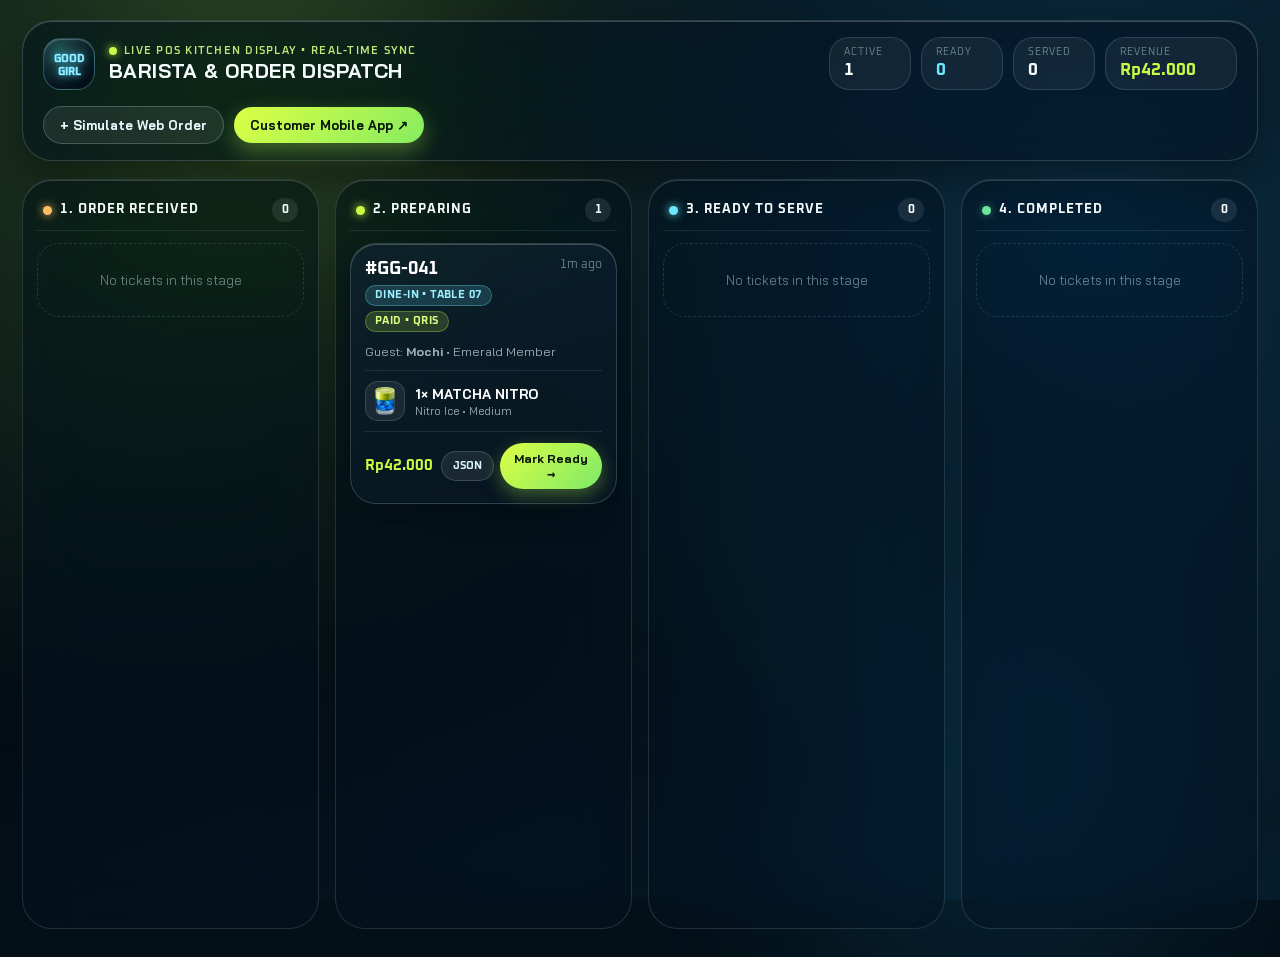
==== pos.html @ c4b48dce "Build complete GOOD GIRL mobile cafe ordering, payment gateway, adaptive themes, and live POS termin" ====
<!DOCTYPE html>
<html lang="en">
<head>
  <meta charset="UTF-8" />
  <meta name="viewport" content="width=device-width, initial-scale=1.0" />
  <title>GOOD GIRL — Live Barista POS &amp; Kitchen Display</title>
  <link rel="preconnect" href="https://fonts.googleapis.com" />
  <link rel="preconnect" href="https://fonts.gstatic.com" crossorigin />
  <link href="https://fonts.googleapis.com/css2?family=Bai+Jamjuree:wght@400;500;600;700&family=Oxanium:wght@500;600;700&display=swap" rel="stylesheet" />
  <link rel="stylesheet" href="pos.css" />
</head>
<body>
  <div class="pos-bg" aria-hidden="true">
    <div class="pos-orb pos-orb-1"></div>
    <div class="pos-orb pos-orb-2"></div>
    <div class="pos-orb pos-orb-3"></div>
  </div>

  <div class="pos-app">
    <!-- Top Liquid-Glass Header -->
    <header class="pos-header">
      <div class="pos-brand-group">
        <div class="pos-brand-badge" aria-label="GOOD GIRL Logo">
          <svg viewBox="0 0 56 56" class="gg-svg" aria-hidden="true">
            <text x="28" y="25" text-anchor="middle" class="gg-text">GOOD</text>
            <text x="28" y="42" text-anchor="middle" class="gg-text">GIRL</text>
          </svg>
        </div>
        <div>
          <div class="pos-kicker-row">
            <span class="live-dot"></span>
            <span class="pos-kicker">LIVE POS KITCHEN DISPLAY • REAL-TIME SYNC</span>
          </div>
          <h1 class="pos-title">BARISTA &amp; ORDER DISPATCH</h1>
        </div>
      </div>

      <div class="pos-kpis" aria-label="Live metrics">
        <div class="kpi-pill">
          <span class="kpi-label">ACTIVE</span>
          <strong class="kpi-val" id="kpiActive">0</strong>
        </div>
        <div class="kpi-pill">
          <span class="kpi-label">READY</span>
          <strong class="kpi-val kpi-cyan" id="kpiReady">0</strong>
        </div>
        <div class="kpi-pill">
          <span class="kpi-label">SERVED</span>
          <strong class="kpi-val" id="kpiServed">0</strong>
        </div>
        <div class="kpi-pill kpi-rev">
          <span class="kpi-label">REVENUE</span>
          <strong class="kpi-val kpi-lime" id="kpiRevenue">Rp0</strong>
        </div>
      </div>

      <div class="pos-actions">
        <button type="button" class="pos-btn pos-btn-glass" id="simOrderBtn">+ Simulate Web Order</button>
        <a href="index.html" target="_blank" rel="noopener" class="pos-btn pos-btn-lime">Customer Mobile App &nearr;</a>
      </div>
    </header>

    <!-- 4-Stage Live Kanban Board -->
    <main class="pos-board" aria-label="Order queue columns">
      <section class="pos-lane" data-lane="received">
        <header class="lane-head">
          <div class="lane-title-wrap">
            <span class="lane-dot dot-received"></span>
            <h2>1. ORDER RECEIVED</h2>
          </div>
          <span class="lane-count" id="count-received">0</span>
        </header>
        <div class="lane-list" id="lane-received"></div>
      </section>

      <section class="pos-lane" data-lane="preparing">
        <header class="lane-head">
          <div class="lane-title-wrap">
            <span class="lane-dot dot-preparing"></span>
            <h2>2. PREPARING</h2>
          </div>
          <span class="lane-count" id="count-preparing">0</span>
        </header>
        <div class="lane-list" id="lane-preparing"></div>
      </section>

      <section class="pos-lane" data-lane="ready">
        <header class="lane-head">
          <div class="lane-title-wrap">
            <span class="lane-dot dot-ready"></span>
            <h2>3. READY TO SERVE</h2>
          </div>
          <span class="lane-count" id="count-ready">0</span>
        </header>
        <div class="lane-list" id="lane-ready"></div>
      </section>

      <section class="pos-lane" data-lane="complete">
        <header class="lane-head">
          <div class="lane-title-wrap">
            <span class="lane-dot dot-complete"></span>
            <h2>4. COMPLETED</h2>
          </div>
          <span class="lane-count" id="count-complete">0</span>
        </header>
        <div class="lane-list" id="lane-complete"></div>
      </section>
    </main>
  </div>

  <!-- POS Payload JSON Inspector Modal -->
  <div class="pos-modal-backdrop" id="jsonModalBackdrop" aria-hidden="true">
    <div class="pos-modal" role="dialog" aria-modal="true" aria-labelledby="jsonModalTitle">
      <div class="pos-modal-head">
        <div>
          <p class="pos-kicker">WEBHOOK / POS PAYLOAD</p>
          <h3 id="jsonModalTitle">Order Payload</h3>
        </div>
        <div class="pos-modal-actions">
          <button type="button" class="pos-btn pos-btn-glass" id="copyJsonBtn">Copy JSON</button>
          <button type="button" class="pos-close-btn" id="closeJsonModal" aria-label="Close">&times;</button>
        </div>
      </div>
      <pre class="pos-json-pre" id="jsonModalContent"></pre>
    </div>
  </div>

  <div class="pos-toast" id="posToast" role="status" aria-live="polite"></div>

  <script src="menu-data.js"></script>
  <script src="pos-bridge.js"></script>
  <script src="pos.js" defer></script>
</body>
</html>
---- pos.css ----
/* ==========================================================================
   GOOD GIRL — Live POS & Barista Kitchen Display (Dark iOS Liquid Glass)
   ========================================================================== */

:root {
  --font-ui: 'Bai Jamjuree', -apple-system, BlinkMacSystemFont, sans-serif;
  --font-display: 'Oxanium', 'Bai Jamjuree', sans-serif;
  --lime: #c9fb46;
  --cyan: #6be7ff;
  --blue: #389cff;
  --amber: #ffbe66;
  --text: #f5fbfb;
  --text-dim: rgba(220, 238, 242, 0.7);
  --text-muted: rgba(196, 222, 230, 0.5);
  --ease: cubic-bezier(0.32, 0.72, 0, 1);
}

*,
*::before,
*::after {
  box-sizing: border-box;
  margin: 0;
  padding: 0;
}

body {
  min-height: 100dvh;
  font-family: var(--font-ui);
  color: var(--text);
  background: #041018;
  overflow-x: hidden;
  -webkit-font-smoothing: antialiased;
}

button,
a {
  font: inherit;
  color: inherit;
  text-decoration: none;
  cursor: pointer;
}

button {
  background: none;
  border: none;
}

.pos-bg {
  position: fixed;
  inset: 0;
  z-index: 0;
  background:
    radial-gradient(circle at 14% 12%, rgba(164, 236, 56, 0.16) 0%, transparent 45%),
    radial-gradient(circle at 86% 24%, rgba(36, 152, 222, 0.24) 0%, transparent 48%),
    linear-gradient(160deg, #05131b 0%, #030c13 55%, #061b28 100%);
  pointer-events: none;
}

.pos-orb {
  position: absolute;
  border-radius: 50%;
  filter: blur(90px);
  opacity: 0.42;
}

.pos-orb-1 { width: 380px; height: 380px; top: -110px; left: 8%; background: rgba(168, 240, 62, 0.22); }
.pos-orb-2 { width: 420px; height: 420px; bottom: -120px; right: 6%; background: rgba(34, 156, 224, 0.28); }
.pos-orb-3 { width: 280px; height: 280px; top: 44%; left: 48%; background: rgba(82, 218, 200, 0.14); }

.pos-app {
  position: relative;
  z-index: 2;
  max-width: 1520px;
  margin: 0 auto;
  padding: 20px 22px 28px;
  display: flex;
  flex-direction: column;
  gap: 18px;
  min-height: 100dvh;
}

/* Header */
.pos-header {
  display: flex;
  align-items: center;
  justify-content: space-between;
  flex-wrap: wrap;
  gap: 16px;
  padding: 16px 20px;
  border-radius: 30px;
  background: rgba(7, 20, 30, 0.64);
  backdrop-filter: blur(32px) saturate(185%);
  -webkit-backdrop-filter: blur(32px) saturate(185%);
  border: 1px solid rgba(202, 242, 255, 0.18);
  box-shadow: inset 0 1px 0 rgba(255, 255, 255, 0.22), 0 18px 42px rgba(0, 0, 0, 0.38);
}

.pos-brand-group {
  display: flex;
  align-items: center;
  gap: 14px;
}

.pos-brand-badge {
  width: 52px;
  height: 52px;
  border-radius: 18px;
  background: radial-gradient(circle at 30% 20%, rgba(108, 232, 255, 0.24) 0%, rgba(5, 16, 26, 0.94) 76%);
  border: 1px solid rgba(132, 235, 255, 0.28);
  box-shadow: inset 0 1px 1px rgba(255, 255, 255, 0.24);
  display: flex;
  align-items: center;
  justify-content: center;
}

.gg-svg { width: 84%; height: 84%; }
.gg-text {
  font-family: var(--font-display);
  font-size: 14.2px;
  font-weight: 700;
  fill: #9cf0ff;
  stroke: #39b8e6;
  stroke-width: 0.65;
  paint-order: stroke fill;
  filter: drop-shadow(0 0 5px rgba(84, 218, 255, 0.7));
}

.pos-kicker-row {
  display: flex;
  align-items: center;
  gap: 7px;
}

.live-dot {
  width: 8px;
  height: 8px;
  border-radius: 50%;
  background: var(--lime);
  box-shadow: 0 0 10px var(--lime);
  animation: pulse 2s infinite;
}

@keyframes pulse {
  0%, 100% { opacity: 1; transform: scale(1); }
  50% { opacity: 0.55; transform: scale(1.22); }
}

.pos-kicker {
  font-family: var(--font-display);
  font-size: 10.5px;
  font-weight: 600;
  letter-spacing: 0.12em;
  color: #bfe878;
}

.pos-title {
  font-size: 20px;
  font-weight: 700;
  letter-spacing: 0.02em;
}

.pos-kpis {
  display: flex;
  align-items: center;
  gap: 10px;
  flex-wrap: wrap;
}

.kpi-pill {
  padding: 8px 14px;
  border-radius: 20px;
  background: rgba(255, 255, 255, 0.055);
  border: 1px solid rgba(210, 242, 255, 0.14);
  display: flex;
  flex-direction: column;
  min-width: 82px;
}

.kpi-rev { min-width: 132px; }

.kpi-label {
  font-family: var(--font-display);
  font-size: 10px;
  letter-spacing: 0.1em;
  color: var(--text-muted);
}

.kpi-val {
  font-family: var(--font-display);
  font-size: 17px;
  font-weight: 700;
  margin-top: 1px;
}

.kpi-cyan { color: var(--cyan); }
.kpi-lime { color: var(--lime); }

.pos-actions {
  display: flex;
  align-items: center;
  gap: 10px;
}

.pos-btn {
  padding: 10px 16px;
  border-radius: 999px;
  font-size: 13px;
  font-weight: 700;
  display: inline-flex;
  align-items: center;
  gap: 6px;
  transition: transform 0.2s var(--ease), background 0.2s, box-shadow 0.2s;
}

.pos-btn:active { transform: scale(0.95); }

.pos-btn-glass {
  background: rgba(255, 255, 255, 0.08);
  border: 1px solid rgba(210, 244, 255, 0.22);
  color: #edf9ff;
}

.pos-btn-glass:hover { background: rgba(255, 255, 255, 0.15); }

.pos-btn-lime {
  background: linear-gradient(135deg, #ddff44 0%, #86ec60 100%);
  color: #071708;
  box-shadow: 0 8px 22px rgba(176, 246, 76, 0.34);
}

/* Kanban Board */
.pos-board {
  flex: 1;
  display: grid;
  grid-template-columns: repeat(4, minmax(260px, 1fr));
  gap: 16px;
  align-items: start;
}

@media (max-width: 1180px) {
  .pos-board { grid-template-columns: repeat(2, minmax(260px, 1fr)); }
}

@media (max-width: 640px) {
  .pos-board { grid-template-columns: 1fr; }
}

.pos-lane {
  min-height: calc(100dvh - 150px);
  padding: 14px;
  border-radius: 30px;
  background: rgba(6, 18, 28, 0.52);
  backdrop-filter: blur(28px) saturate(170%);
  -webkit-backdrop-filter: blur(28px) saturate(170%);
  border: 1px solid rgba(200, 238, 255, 0.14);
  box-shadow: inset 0 1px 0 rgba(255, 255, 255, 0.16);
  display: flex;
  flex-direction: column;
  gap: 12px;
}

.lane-head {
  display: flex;
  align-items: center;
  justify-content: space-between;
  padding: 4px 6px 8px;
  border-bottom: 1px solid rgba(200, 238, 255, 0.1);
}

.lane-title-wrap {
  display: flex;
  align-items: center;
  gap: 8px;
}

.lane-head h2 {
  font-family: var(--font-display);
  font-size: 12.5px;
  font-weight: 700;
  letter-spacing: 0.08em;
}

.lane-dot {
  width: 9px;
  height: 9px;
  border-radius: 50%;
}

.dot-received { background: #ffbe66; box-shadow: 0 0 10px #ffbe66; }
.dot-preparing { background: var(--lime); box-shadow: 0 0 10px var(--lime); }
.dot-ready { background: var(--cyan); box-shadow: 0 0 10px var(--cyan); }
.dot-complete { background: #6ee79c; box-shadow: 0 0 8px rgba(110, 231, 156, 0.5); }

.lane-count {
  min-width: 26px;
  height: 24px;
  padding: 0 8px;
  border-radius: 999px;
  font-family: var(--font-display);
  font-size: 12px;
  font-weight: 700;
  background: rgba(255, 255, 255, 0.09);
  display: inline-flex;
  align-items: center;
  justify-content: center;
}

.lane-list {
  display: flex;
  flex-direction: column;
  gap: 12px;
}

.lane-empty {
  padding: 28px 14px;
  text-align: center;
  font-size: 13px;
  color: var(--text-muted);
  border-radius: 22px;
  border: 1px dashed rgba(200, 238, 255, 0.14);
}

/* Order Ticket Card */
.ticket-card {
  padding: 14px;
  border-radius: 26px;
  background: linear-gradient(165deg, rgba(16, 36, 52, 0.64) 0%, rgba(8, 22, 34, 0.78) 100%);
  border: 1px solid rgba(208, 244, 255, 0.18);
  box-shadow: inset 0 1px 0 rgba(255, 255, 255, 0.22), 0 12px 26px rgba(0, 6, 14, 0.36);
  display: flex;
  flex-direction: column;
  gap: 11px;
  animation: ticketIn 0.32s var(--ease);
}

@keyframes ticketIn {
  from { opacity: 0; transform: translateY(10px) scale(0.98); }
  to { opacity: 1; transform: translateY(0) scale(1); }
}

.ticket-top {
  display: flex;
  align-items: flex-start;
  justify-content: space-between;
  gap: 8px;
}

.ticket-id {
  font-family: var(--font-display);
  font-size: 18px;
  font-weight: 700;
  color: #ffffff;
}

.ticket-badges {
  display: flex;
  flex-wrap: wrap;
  gap: 5px;
  margin-top: 4px;
}

.t-pill {
  padding: 3px 9px;
  border-radius: 999px;
  font-family: var(--font-display);
  font-size: 10.5px;
  font-weight: 700;
  letter-spacing: 0.04em;
}

.t-mode { background: rgba(107, 231, 255, 0.16); color: #9cf0ff; border: 1px solid rgba(107, 231, 255, 0.3); }
.t-paid { background: rgba(201, 251, 70, 0.16); color: #dcff82; border: 1px solid rgba(201, 251, 70, 0.3); }
.t-merged { background: rgba(255, 190, 102, 0.18); color: #ffd494; border: 1px solid rgba(255, 190, 102, 0.36); }

.ticket-time {
  font-family: var(--font-display);
  font-size: 11.5px;
  color: var(--text-muted);
  white-space: nowrap;
}

.ticket-customer {
  font-size: 12.5px;
  color: var(--text-dim);
}

.ticket-items {
  display: flex;
  flex-direction: column;
  gap: 8px;
  padding: 10px 0;
  border-top: 1px solid rgba(210, 242, 255, 0.1);
  border-bottom: 1px solid rgba(210, 242, 255, 0.1);
}

.ticket-item-row {
  display: flex;
  align-items: center;
  gap: 10px;
}

.ticket-thumb {
  width: 40px;
  height: 40px;
  border-radius: 13px;
  padding: 3px;
  background: rgba(255, 255, 255, 0.07);
  border: 1px solid rgba(255, 255, 255, 0.14);
  flex-shrink: 0;
}

.ticket-thumb img {
  width: 100%;
  height: 100%;
  object-fit: contain;
}

.ticket-item-body {
  flex: 1;
  min-width: 0;
}

.ticket-item-name {
  font-size: 13.5px;
  font-weight: 700;
  color: #ffffff;
}

.ticket-item-mods {
  font-size: 11.5px;
  color: var(--text-dim);
  margin-top: 1px;
}

.ticket-item-note {
  margin-top: 4px;
  padding: 3px 8px;
  border-radius: 10px;
  font-size: 11px;
  color: #ffe2b0;
  background: rgba(255, 190, 102, 0.14);
  border: 1px solid rgba(255, 190, 102, 0.28);
  display: inline-block;
}

.ticket-footer {
  display: flex;
  align-items: center;
  justify-content: space-between;
  gap: 8px;
}

.ticket-total {
  font-family: var(--font-display);
  font-size: 14.5px;
  font-weight: 700;
  color: var(--lime);
}

.ticket-btns {
  display: flex;
  align-items: center;
  gap: 6px;
}

.btn-json {
  padding: 7px 11px;
  border-radius: 999px;
  font-family: var(--font-display);
  font-size: 11px;
  font-weight: 700;
  background: rgba(255, 255, 255, 0.08);
  border: 1px solid rgba(215, 245, 255, 0.18);
  color: #d8f4ff;
}

.btn-advance {
  padding: 8px 14px;
  border-radius: 999px;
  font-size: 12px;
  font-weight: 700;
  color: #071608;
  background: linear-gradient(135deg, #ddff44 0%, #7ee968 100%);
  box-shadow: 0 6px 18px rgba(176, 246, 76, 0.34);
  transition: transform 0.2s var(--ease);
}

.btn-advance.is-ready-btn {
  background: linear-gradient(135deg, #7ef0ff 0%, #3b9dff 100%);
  color: #041320;
  box-shadow: 0 6px 18px rgba(59, 157, 255, 0.36);
}

.btn-advance:active { transform: scale(0.94); }

/* JSON Modal */
.pos-modal-backdrop {
  position: fixed;
  inset: 0;
  z-index: 50;
  background: rgba(2, 10, 16, 0.68);
  backdrop-filter: blur(12px);
  display: flex;
  align-items: center;
  justify-content: center;
  padding: 20px;
  opacity: 0;
  pointer-events: none;
  transition: opacity 0.25s var(--ease);
}

.pos-modal-backdrop.is-open {
  opacity: 1;
  pointer-events: auto;
}

.pos-modal {
  width: min(680px, 100%);
  max-height: 82dvh;
  padding: 20px;
  border-radius: 30px;
  background: rgba(8, 22, 32, 0.92);
  border: 1px solid rgba(206, 244, 255, 0.24);
  box-shadow: 0 24px 64px rgba(0, 0, 0, 0.62);
  display: flex;
  flex-direction: column;
  gap: 14px;
}

.pos-modal-head {
  display: flex;
  align-items: center;
  justify-content: space-between;
  gap: 12px;
}

.pos-modal-actions {
  display: flex;
  align-items: center;
  gap: 8px;
}

.pos-close-btn {
  width: 36px;
  height: 36px;
  border-radius: 50%;
  font-size: 22px;
  background: rgba(255, 255, 255, 0.08);
  border: 1px solid rgba(255, 255, 255, 0.16);
}

.pos-json-pre {
  flex: 1;
  overflow: auto;
  padding: 14px;
  border-radius: 20px;
  background: rgba(2, 10, 16, 0.85);
  border: 1px solid rgba(190, 236, 255, 0.14);
  font-family: ui-monospace, SFMono-Regular, Menlo, monospace;
  font-size: 12px;
  line-height: 1.5;
  color: #bceeff;
}

.pos-toast {
  position: fixed;
  bottom: 24px;
  left: 50%;
  transform: translate(-50%, 16px);
  padding: 10px 18px;
  border-radius: 999px;
  font-size: 13px;
  font-weight: 600;
  background: rgba(8, 24, 34, 0.9);
  border: 1px solid rgba(201, 251, 70, 0.42);
  color: #f4ffdf;
  opacity: 0;
  pointer-events: none;
  transition: all 0.28s var(--ease);
  z-index: 60;
}

.pos-toast.is-visible {
  opacity: 1;
  transform: translate(-50%, 0);
}
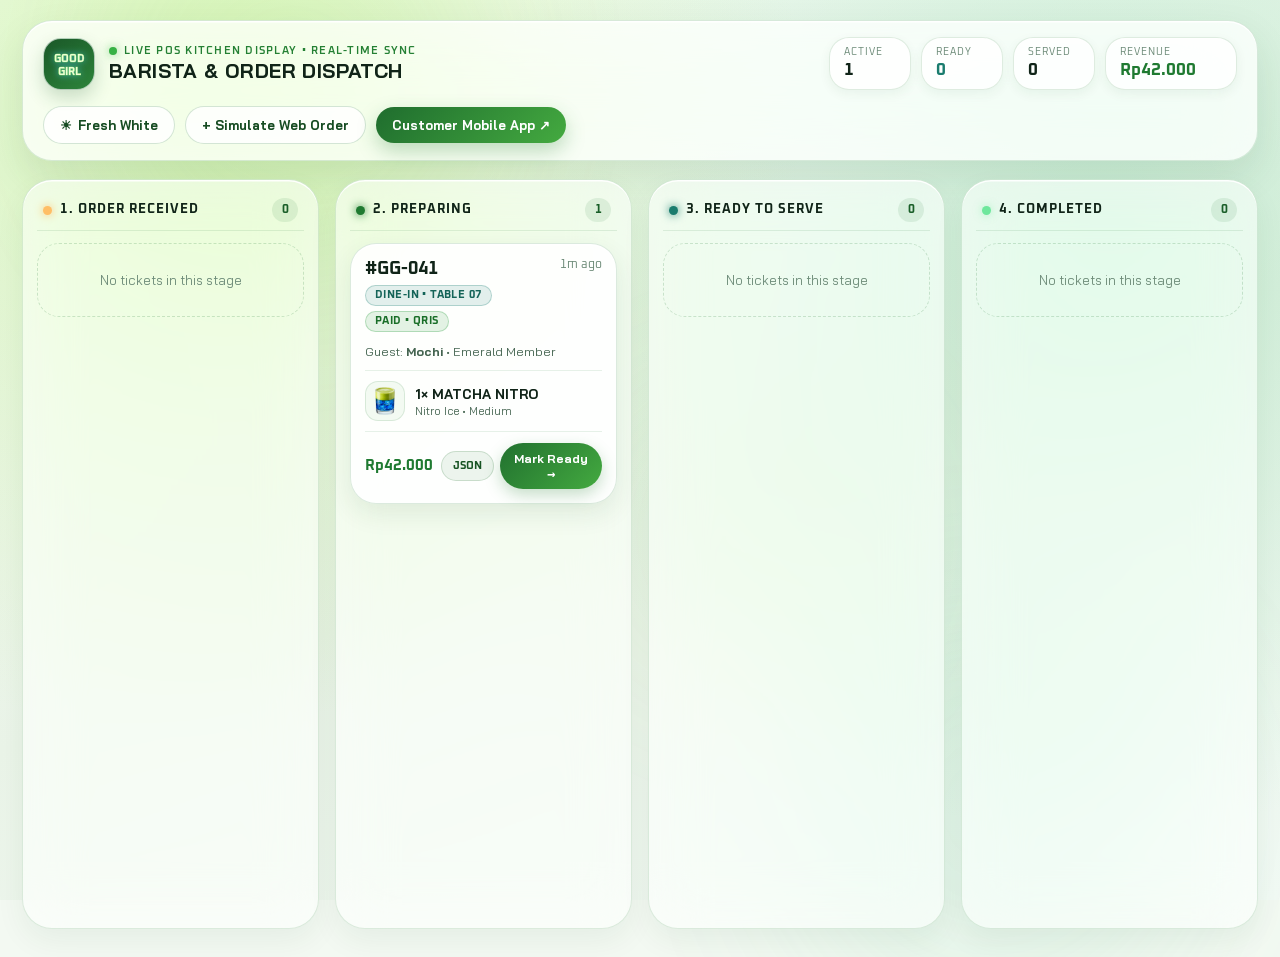
==== commit 544e8412: "Add synced Fresh White & Matcha Green liquid-glass theme option across mobile app and live POS" ====
--- a/pos.html
+++ b/pos.html
@@ -55,6 +55,10 @@
       </div>
 
       <div class="pos-actions">
+        <button type="button" class="pos-btn pos-btn-glass" id="posThemeToggle" aria-label="Switch POS theme">
+          <span id="posThemeIcon" aria-hidden="true">&#9728;</span>
+          <span id="posThemeLabel">Fresh White</span>
+        </button>
         <button type="button" class="pos-btn pos-btn-glass" id="simOrderBtn">+ Simulate Web Order</button>
         <a href="index.html" target="_blank" rel="noopener" class="pos-btn pos-btn-lime">Customer Mobile App &nearr;</a>
       </div>
--- a/pos.css
+++ b/pos.css
@@ -584,3 +584,177 @@
   opacity: 1;
   transform: translate(-50%, 0);
 }
+
+/* ==========================================================================
+   FRESH WHITE + MATCHA GREEN LIQUID-GLASS POS THEME (html[data-theme="light"])
+   ========================================================================== */
+
+html[data-theme="light"] {
+  --lime: #1f7a31;
+  --cyan: #1a7c6e;
+  --text: #102418;
+  --text-dim: #446450;
+  --text-muted: #6e8c79;
+}
+
+html[data-theme="light"] body {
+  background: #f3f9f2;
+  color: #102418;
+}
+
+html[data-theme="light"] .pos-bg {
+  background:
+    radial-gradient(circle at 14% 12%, rgba(164, 234, 88, 0.34) 0%, transparent 46%),
+    radial-gradient(circle at 86% 24%, rgba(108, 212, 154, 0.28) 0%, transparent 48%),
+    linear-gradient(160deg, #f7fcf6 0%, #eaf4e8 55%, #f3faf5 100%);
+}
+
+html[data-theme="light"] .pos-orb-1 { background: rgba(152, 228, 76, 0.32); }
+html[data-theme="light"] .pos-orb-2 { background: rgba(98, 208, 152, 0.26); }
+html[data-theme="light"] .pos-orb-3 { background: rgba(186, 240, 128, 0.22); }
+
+html[data-theme="light"] .pos-header {
+  background: rgba(255, 255, 255, 0.8);
+  border-color: rgba(42, 126, 58, 0.16);
+  box-shadow: inset 0 1.5px 0 #ffffff, 0 16px 38px rgba(20, 66, 32, 0.1);
+}
+
+html[data-theme="light"] .pos-brand-badge {
+  background: linear-gradient(145deg, #1a5828 0%, #2d843b 100%);
+  border-color: rgba(255, 255, 255, 0.65);
+  box-shadow: 0 8px 18px rgba(24, 86, 38, 0.2);
+}
+
+html[data-theme="light"] .gg-text {
+  fill: #ebffd4;
+  stroke: #9be858;
+}
+
+html[data-theme="light"] .pos-kicker { color: #248034; }
+html[data-theme="light"] .live-dot { background: #36b244; box-shadow: 0 0 10px rgba(54, 178, 68, 0.65); }
+
+html[data-theme="light"] .kpi-pill {
+  background: rgba(255, 255, 255, 0.84);
+  border-color: rgba(42, 126, 58, 0.15);
+  box-shadow: inset 0 1px 0 #ffffff, 0 4px 12px rgba(20, 66, 32, 0.06);
+}
+
+html[data-theme="light"] .pos-btn-glass {
+  background: rgba(255, 255, 255, 0.84);
+  border-color: rgba(42, 126, 58, 0.2);
+  color: #164c22;
+}
+
+html[data-theme="light"] .pos-btn-glass:hover {
+  background: #ffffff;
+}
+
+html[data-theme="light"] .pos-btn-lime {
+  background: linear-gradient(135deg, #1f6d2e 0%, #44aa40 100%);
+  color: #ffffff;
+  box-shadow: 0 8px 20px rgba(34, 124, 48, 0.28);
+}
+
+html[data-theme="light"] .pos-lane {
+  background: rgba(255, 255, 255, 0.62);
+  border-color: rgba(42, 126, 58, 0.15);
+  box-shadow: inset 0 1.5px 0 rgba(255, 255, 255, 0.92), 0 12px 30px rgba(20, 66, 32, 0.06);
+}
+
+html[data-theme="light"] .lane-head {
+  border-bottom-color: rgba(42, 126, 58, 0.12);
+}
+
+html[data-theme="light"] .lane-count {
+  background: rgba(34, 114, 48, 0.1);
+  color: #195e28;
+}
+
+html[data-theme="light"] .lane-empty {
+  border-color: rgba(42, 126, 58, 0.2);
+  color: #6f8d7a;
+}
+
+html[data-theme="light"] .ticket-card {
+  background: rgba(255, 255, 255, 0.9);
+  border-color: rgba(42, 126, 58, 0.16);
+  box-shadow: inset 0 1.5px 0 #ffffff, 0 10px 26px rgba(20, 66, 32, 0.09);
+}
+
+html[data-theme="light"] .ticket-id,
+html[data-theme="light"] .ticket-item-name {
+  color: #102418;
+}
+
+html[data-theme="light"] .t-mode {
+  background: rgba(26, 126, 112, 0.12);
+  color: #146458;
+  border-color: rgba(26, 126, 112, 0.26);
+}
+
+html[data-theme="light"] .t-paid {
+  background: rgba(46, 158, 62, 0.13);
+  color: #196e28;
+  border-color: rgba(46, 158, 62, 0.28);
+}
+
+html[data-theme="light"] .t-merged {
+  background: rgba(226, 146, 36, 0.15);
+  color: #8f4e06;
+  border-color: rgba(226, 146, 36, 0.32);
+}
+
+html[data-theme="light"] .ticket-items {
+  border-top-color: rgba(42, 126, 58, 0.11);
+  border-bottom-color: rgba(42, 126, 58, 0.11);
+}
+
+html[data-theme="light"] .ticket-thumb {
+  background: #f3faf2;
+  border-color: rgba(42, 126, 58, 0.14);
+}
+
+html[data-theme="light"] .ticket-item-note {
+  background: rgba(236, 156, 38, 0.14);
+  border-color: rgba(236, 156, 38, 0.28);
+  color: #8a4b06;
+}
+
+html[data-theme="light"] .btn-json {
+  background: rgba(34, 110, 48, 0.08);
+  border-color: rgba(34, 110, 48, 0.18);
+  color: #185424;
+}
+
+html[data-theme="light"] .btn-advance {
+  background: linear-gradient(135deg, #21712f 0%, #44aa40 100%);
+  color: #ffffff;
+  box-shadow: 0 6px 16px rgba(34, 124, 48, 0.26);
+}
+
+html[data-theme="light"] .btn-advance.is-ready-btn {
+  background: linear-gradient(135deg, #1b788e 0%, #2b9ae0 100%);
+  color: #ffffff;
+  box-shadow: 0 6px 16px rgba(34, 134, 198, 0.26);
+}
+
+html[data-theme="light"] .pos-modal-backdrop {
+  background: rgba(14, 38, 22, 0.36);
+}
+
+html[data-theme="light"] .pos-modal {
+  background: rgba(255, 255, 255, 0.96);
+  border-color: rgba(42, 126, 58, 0.2);
+}
+
+html[data-theme="light"] .pos-close-btn {
+  background: rgba(34, 110, 48, 0.09);
+  border-color: rgba(34, 110, 48, 0.16);
+  color: #184a24;
+}
+
+html[data-theme="light"] .pos-toast {
+  background: rgba(18, 60, 28, 0.92);
+  border-color: rgba(154, 232, 92, 0.45);
+  color: #f4ffec;
+}
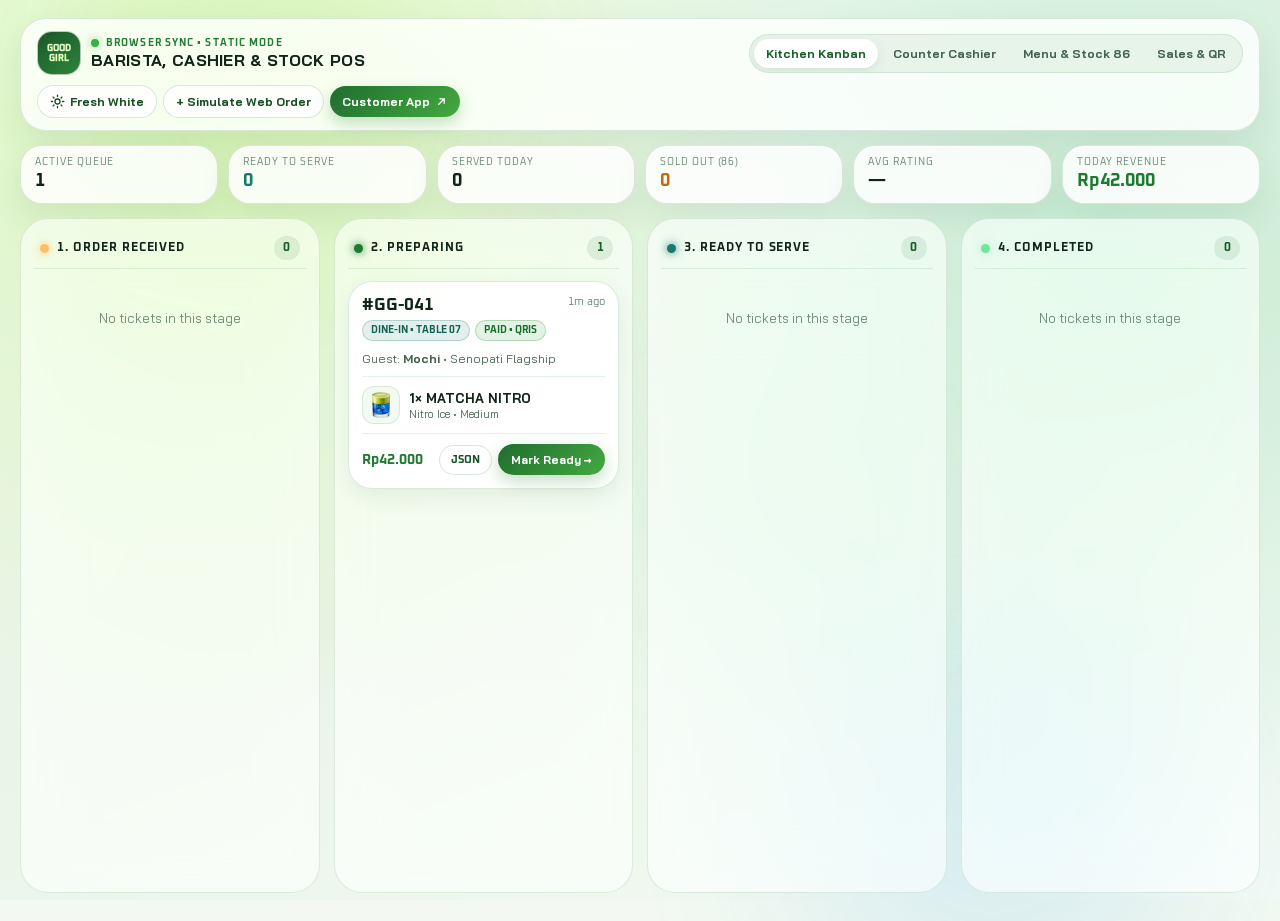
==== commit 2d11ee69: "feat: full-stack responsive café ordering ecosystem, 23 transparent menu items, and 4-workspace live" ====
--- a/pos.html
+++ b/pos.html
@@ -3,11 +3,11 @@
 <head>
   <meta charset="UTF-8" />
   <meta name="viewport" content="width=device-width, initial-scale=1.0" />
-  <title>GOOD GIRL — Live Barista POS &amp; Kitchen Display</title>
+  <title>GOOD GIRL — Full Barista POS, Cashier &amp; Stock Terminal</title>
   <link rel="preconnect" href="https://fonts.googleapis.com" />
   <link rel="preconnect" href="https://fonts.gstatic.com" crossorigin />
   <link href="https://fonts.googleapis.com/css2?family=Bai+Jamjuree:wght@400;500;600;700&family=Oxanium:wght@500;600;700&display=swap" rel="stylesheet" />
-  <link rel="stylesheet" href="pos.css" />
+  <link rel="stylesheet" href="pos.css?v=3.0" />
 </head>
 <body>
   <div class="pos-bg" aria-hidden="true">
@@ -28,88 +28,207 @@
         </div>
         <div>
           <div class="pos-kicker-row">
-            <span class="live-dot"></span>
-            <span class="pos-kicker">LIVE POS KITCHEN DISPLAY • REAL-TIME SYNC</span>
-          </div>
-          <h1 class="pos-title">BARISTA &amp; ORDER DISPATCH</h1>
-        </div>
-      </div>
-
-      <div class="pos-kpis" aria-label="Live metrics">
-        <div class="kpi-pill">
-          <span class="kpi-label">ACTIVE</span>
-          <strong class="kpi-val" id="kpiActive">0</strong>
-        </div>
-        <div class="kpi-pill">
-          <span class="kpi-label">READY</span>
-          <strong class="kpi-val kpi-cyan" id="kpiReady">0</strong>
-        </div>
-        <div class="kpi-pill">
-          <span class="kpi-label">SERVED</span>
-          <strong class="kpi-val" id="kpiServed">0</strong>
-        </div>
-        <div class="kpi-pill kpi-rev">
-          <span class="kpi-label">REVENUE</span>
-          <strong class="kpi-val kpi-lime" id="kpiRevenue">Rp0</strong>
-        </div>
-      </div>
+            <span class="live-dot" id="posConnDot"></span>
+            <span class="pos-kicker" id="posConnText">LIVE POS • CHECKING SYNC...</span>
+          </div>
+          <h1 class="pos-title">BARISTA, CASHIER &amp; STOCK POS</h1>
+        </div>
+      </div>
+
+      <!-- 4 Integrated POS Workspace Tabs -->
+      <nav class="pos-nav-tabs" role="tablist" aria-label="POS Workspaces">
+        <button type="button" class="pos-tab-btn is-active" data-pos-tab="kanban" role="tab" aria-selected="true">Kitchen Kanban</button>
+        <button type="button" class="pos-tab-btn" data-pos-tab="cashier" role="tab" aria-selected="false">Counter Cashier</button>
+        <button type="button" class="pos-tab-btn" data-pos-tab="stock" role="tab" aria-selected="false">Menu &amp; Stock 86</button>
+        <button type="button" class="pos-tab-btn" data-pos-tab="sales" role="tab" aria-selected="false">Sales &amp; QR</button>
+      </nav>
 
       <div class="pos-actions">
         <button type="button" class="pos-btn pos-btn-glass" id="posThemeToggle" aria-label="Switch POS theme">
-          <span id="posThemeIcon" aria-hidden="true">&#9728;</span>
+          <span id="posThemeIcon" aria-hidden="true"></span>
           <span id="posThemeLabel">Fresh White</span>
         </button>
         <button type="button" class="pos-btn pos-btn-glass" id="simOrderBtn">+ Simulate Web Order</button>
-        <a href="index.html" target="_blank" rel="noopener" class="pos-btn pos-btn-lime">Customer Mobile App &nearr;</a>
+        <a href="index.html" target="_blank" rel="noopener" class="pos-btn pos-btn-lime">
+          <span>Customer App</span>
+          <svg width="13" height="13" viewBox="0 0 24 24" fill="none" stroke="currentColor" stroke-width="2.4" stroke-linecap="round" stroke-linejoin="round" aria-hidden="true"><path d="M7 17L17 7M9 7h8v8"/></svg>
+        </a>
       </div>
     </header>
 
-    <!-- 4-Stage Live Kanban Board -->
-    <main class="pos-board" aria-label="Order queue columns">
-      <section class="pos-lane" data-lane="received">
-        <header class="lane-head">
-          <div class="lane-title-wrap">
-            <span class="lane-dot dot-received"></span>
-            <h2>1. ORDER RECEIVED</h2>
-          </div>
-          <span class="lane-count" id="count-received">0</span>
-        </header>
-        <div class="lane-list" id="lane-received"></div>
-      </section>
-
-      <section class="pos-lane" data-lane="preparing">
-        <header class="lane-head">
-          <div class="lane-title-wrap">
-            <span class="lane-dot dot-preparing"></span>
-            <h2>2. PREPARING</h2>
-          </div>
-          <span class="lane-count" id="count-preparing">0</span>
-        </header>
-        <div class="lane-list" id="lane-preparing"></div>
-      </section>
-
-      <section class="pos-lane" data-lane="ready">
-        <header class="lane-head">
-          <div class="lane-title-wrap">
-            <span class="lane-dot dot-ready"></span>
-            <h2>3. READY TO SERVE</h2>
-          </div>
-          <span class="lane-count" id="count-ready">0</span>
-        </header>
-        <div class="lane-list" id="lane-ready"></div>
-      </section>
-
-      <section class="pos-lane" data-lane="complete">
-        <header class="lane-head">
-          <div class="lane-title-wrap">
-            <span class="lane-dot dot-complete"></span>
-            <h2>4. COMPLETED</h2>
-          </div>
-          <span class="lane-count" id="count-complete">0</span>
-        </header>
-        <div class="lane-list" id="lane-complete"></div>
-      </section>
+    <!-- KPI Ribbon -->
+    <section class="pos-kpi-ribbon" aria-label="Live metrics">
+      <div class="kpi-pill">
+        <span class="kpi-label">ACTIVE QUEUE</span>
+        <strong class="kpi-val" id="kpiActive">0</strong>
+      </div>
+      <div class="kpi-pill">
+        <span class="kpi-label">READY TO SERVE</span>
+        <strong class="kpi-val kpi-cyan" id="kpiReady">0</strong>
+      </div>
+      <div class="kpi-pill">
+        <span class="kpi-label">SERVED TODAY</span>
+        <strong class="kpi-val" id="kpiServed">0</strong>
+      </div>
+      <div class="kpi-pill">
+        <span class="kpi-label">SOLD OUT (86)</span>
+        <strong class="kpi-val kpi-amber" id="kpiSoldOut">0</strong>
+      </div>
+      <div class="kpi-pill">
+        <span class="kpi-label">AVG RATING</span>
+        <strong class="kpi-val" id="kpiRating">—</strong>
+      </div>
+      <div class="kpi-pill kpi-rev">
+        <span class="kpi-label">TODAY REVENUE</span>
+        <strong class="kpi-val kpi-lime" id="kpiRevenue">Rp0</strong>
+      </div>
+    </section>
+
+    <!-- ================================================================
+         TAB 1: 4-STAGE LIVE KITCHEN KANBAN BOARD
+         ================================================================ -->
+    <main class="pos-panel is-active" id="panel-kanban" aria-label="Kitchen Kanban">
+      <div class="pos-board">
+        <section class="pos-lane" data-lane="received">
+          <header class="lane-head">
+            <div class="lane-title-wrap">
+              <span class="lane-dot dot-received"></span>
+              <h2>1. ORDER RECEIVED</h2>
+            </div>
+            <span class="lane-count" id="count-received">0</span>
+          </header>
+          <div class="lane-list" id="lane-received"></div>
+        </section>
+
+        <section class="pos-lane" data-lane="preparing">
+          <header class="lane-head">
+            <div class="lane-title-wrap">
+              <span class="lane-dot dot-preparing"></span>
+              <h2>2. PREPARING</h2>
+            </div>
+            <span class="lane-count" id="count-preparing">0</span>
+          </header>
+          <div class="lane-list" id="lane-preparing"></div>
+        </section>
+
+        <section class="pos-lane" data-lane="ready">
+          <header class="lane-head">
+            <div class="lane-title-wrap">
+              <span class="lane-dot dot-ready"></span>
+              <h2>3. READY TO SERVE</h2>
+            </div>
+            <span class="lane-count" id="count-ready">0</span>
+          </header>
+          <div class="lane-list" id="lane-ready"></div>
+        </section>
+
+        <section class="pos-lane" data-lane="complete">
+          <header class="lane-head">
+            <div class="lane-title-wrap">
+              <span class="lane-dot dot-complete"></span>
+              <h2>4. COMPLETED</h2>
+            </div>
+            <span class="lane-count" id="count-complete">0</span>
+          </header>
+          <div class="lane-list" id="lane-complete"></div>
+        </section>
+      </div>
     </main>
+
+    <!-- ================================================================
+         TAB 2: WALK-IN COUNTER CASHIER POS (MANUAL ORDER ENTRY)
+         ================================================================ -->
+    <section class="pos-panel" id="panel-cashier" aria-label="Counter Cashier POS" hidden>
+      <div class="cashier-grid">
+        <div class="cashier-catalog-col">
+          <div class="cashier-filter-row" id="cashierCatBar"></div>
+          <div class="cashier-menu-grid" id="cashierMenuGrid"></div>
+        </div>
+
+        <aside class="cashier-register-col">
+          <div class="register-head">
+            <div>
+              <span class="pos-kicker">WALK-IN COUNTER TICKET</span>
+              <h2>NEW POS ORDER</h2>
+            </div>
+            <button type="button" class="btn-json" id="clearRegisterBtn">Clear</button>
+          </div>
+
+          <div class="register-meta-form">
+            <input type="text" id="regGuestName" class="pos-input" placeholder="Guest Name (e.g. Walk-in / Budi)" value="Walk-in Guest" />
+            <div class="register-mode-row">
+              <select id="regMode" class="pos-select" aria-label="Order Mode">
+                <option value="dine-in">Dine-In</option>
+                <option value="pickup">Takeaway / Pick Up</option>
+              </select>
+              <input type="text" id="regTable" class="pos-input" placeholder="Table" value="04" maxlength="4" />
+            </div>
+            <select id="regPayMethod" class="pos-select" aria-label="Payment method">
+              <option value="Cash">Cash (Tunai)</option>
+              <option value="QRIS">QRIS Counter</option>
+              <option value="EDC Debit">EDC Debit / Credit</option>
+              <option value="GoPay">GoPay / E-Wallet</option>
+            </select>
+          </div>
+
+          <div class="register-items" id="registerItems"></div>
+
+          <div class="register-footer">
+            <div class="register-total-row">
+              <span>Total Charge</span>
+              <strong id="registerTotal">Rp0</strong>
+            </div>
+            <button type="button" class="pos-btn pos-btn-lime register-submit-btn" id="submitCounterOrderBtn" disabled>
+              Charge &amp; Send to Kitchen &rarr;
+            </button>
+          </div>
+        </aside>
+      </div>
+    </section>
+
+    <!-- ================================================================
+         TAB 3: MENU & LIVE STOCK (86 / SOLD OUT CONTROL)
+         ================================================================ -->
+    <section class="pos-panel" id="panel-stock" aria-label="Menu Stock Control" hidden>
+      <div class="stock-toolbar">
+        <div>
+          <span class="pos-kicker">REAL-TIME INVENTORY SYNC</span>
+          <h2>MENU AVAILABILITY (86 / SOLD OUT CONTROL)</h2>
+        </div>
+        <button type="button" class="pos-btn pos-btn-glass" id="restockAllBtn">Mark All In Stock</button>
+      </div>
+      <div class="stock-grid" id="stockGrid"></div>
+    </section>
+
+    <!-- ================================================================
+         TAB 4: SALES ANALYTICS & MOBILE QR TABLE CONNECTION
+         ================================================================ -->
+    <section class="pos-panel" id="panel-sales" aria-label="Sales Analytics and QR" hidden>
+      <div class="sales-grid">
+        <div class="sales-card">
+          <span class="pos-kicker">PAYMENT BREAKDOWN</span>
+          <h3>REVENUE BY PAYMENT METHOD</h3>
+          <div class="sales-bars" id="salesMethodBars"></div>
+        </div>
+
+        <div class="sales-card">
+          <span class="pos-kicker">MENU PERFORMANCE</span>
+          <h3>TOP SELLING ITEMS</h3>
+          <div class="sales-bars" id="salesTopItems"></div>
+        </div>
+
+        <div class="sales-card sales-qr-card">
+          <span class="pos-kicker">CROSS-DEVICE MOBILE ORDERING</span>
+          <h3>TABLE QR LINK (WI-FI SYNC)</h3>
+          <p class="sales-qr-desc">Buka link di bawah dari HP di jaringan Wi-Fi yang sama untuk tes pemesanan langsung masuk ke POS ini:</p>
+          <div class="sales-link-box">
+            <code id="lanQrLink">http://127.0.0.1:8765/?table=07</code>
+            <button type="button" class="btn-json" id="copyLanLinkBtn">Copy</button>
+          </div>
+          <div class="sales-qr-preview" id="salesQrSvgBox"></div>
+        </div>
+      </div>
+    </section>
   </div>
 
   <!-- POS Payload JSON Inspector Modal -->
@@ -131,8 +250,8 @@
 
   <div class="pos-toast" id="posToast" role="status" aria-live="polite"></div>
 
-  <script src="menu-data.js"></script>
-  <script src="pos-bridge.js"></script>
-  <script src="pos.js" defer></script>
+  <script src="menu-data.js?v=3.0"></script>
+  <script src="pos-bridge.js?v=3.0"></script>
+  <script src="pos.js?v=3.0" defer></script>
 </body>
 </html>
--- a/pos.css
+++ b/pos.css
@@ -1,5 +1,6 @@
 /* ==========================================================================
-   GOOD GIRL — Live POS & Barista Kitchen Display (Dark iOS Liquid Glass)
+   GOOD GIRL — Full Barista POS, Counter Cashier, Stock 86 & Analytics
+   Dual Theme: Fresh White & Matcha Green (default) + Dark Obsidian Liquid Glass
    ========================================================================== */
 
 :root {
@@ -9,9 +10,10 @@
   --cyan: #6be7ff;
   --blue: #389cff;
   --amber: #ffbe66;
+  --danger: #ff6b86;
   --text: #f5fbfb;
-  --text-dim: rgba(220, 238, 242, 0.7);
-  --text-muted: rgba(196, 222, 230, 0.5);
+  --text-dim: rgba(220, 238, 242, 0.72);
+  --text-muted: rgba(196, 222, 230, 0.52);
   --ease: cubic-bezier(0.32, 0.72, 0, 1);
 }
 
@@ -33,10 +35,16 @@
 }
 
 button,
-a {
+a,
+input,
+select {
   font: inherit;
   color: inherit;
   text-decoration: none;
+}
+
+button,
+a {
   cursor: pointer;
 }
 
@@ -70,12 +78,12 @@
 .pos-app {
   position: relative;
   z-index: 2;
-  max-width: 1520px;
+  max-width: 1560px;
   margin: 0 auto;
-  padding: 20px 22px 28px;
-  display: flex;
-  flex-direction: column;
-  gap: 18px;
+  padding: 18px 20px 28px;
+  display: flex;
+  flex-direction: column;
+  gap: 14px;
   min-height: 100dvh;
 }
 
@@ -85,32 +93,32 @@
   align-items: center;
   justify-content: space-between;
   flex-wrap: wrap;
-  gap: 16px;
-  padding: 16px 20px;
-  border-radius: 30px;
-  background: rgba(7, 20, 30, 0.64);
+  gap: 10px;
+  padding: 12px 16px;
+  border-radius: 26px;
+  background: rgba(7, 20, 30, 0.66);
   backdrop-filter: blur(32px) saturate(185%);
   -webkit-backdrop-filter: blur(32px) saturate(185%);
   border: 1px solid rgba(202, 242, 255, 0.18);
-  box-shadow: inset 0 1px 0 rgba(255, 255, 255, 0.22), 0 18px 42px rgba(0, 0, 0, 0.38);
+  box-shadow: inset 0 1px 0 rgba(255, 255, 255, 0.22), 0 16px 38px rgba(0, 0, 0, 0.36);
 }
 
 .pos-brand-group {
   display: flex;
   align-items: center;
-  gap: 14px;
+  gap: 10px;
 }
 
 .pos-brand-badge {
-  width: 52px;
-  height: 52px;
-  border-radius: 18px;
+  width: 44px;
+  height: 44px;
+  border-radius: 15px;
   background: radial-gradient(circle at 30% 20%, rgba(108, 232, 255, 0.24) 0%, rgba(5, 16, 26, 0.94) 76%);
   border: 1px solid rgba(132, 235, 255, 0.28);
-  box-shadow: inset 0 1px 1px rgba(255, 255, 255, 0.24);
   display: flex;
   align-items: center;
   justify-content: center;
+  flex-shrink: 0;
 }
 
 .gg-svg { width: 84%; height: 84%; }
@@ -122,15 +130,9 @@
   stroke: #39b8e6;
   stroke-width: 0.65;
   paint-order: stroke fill;
-  filter: drop-shadow(0 0 5px rgba(84, 218, 255, 0.7));
-}
-
-.pos-kicker-row {
-  display: flex;
-  align-items: center;
-  gap: 7px;
-}
-
+}
+
+.pos-kicker-row { display: flex; align-items: center; gap: 7px; }
 .live-dot {
   width: 8px;
   height: 8px;
@@ -139,6 +141,7 @@
   box-shadow: 0 0 10px var(--lime);
   animation: pulse 2s infinite;
 }
+.live-dot.is-fallback { background: var(--amber); box-shadow: 0 0 10px var(--amber); }
 
 @keyframes pulse {
   0%, 100% { opacity: 1; transform: scale(1); }
@@ -147,72 +150,63 @@
 
 .pos-kicker {
   font-family: var(--font-display);
-  font-size: 10.5px;
-  font-weight: 600;
-  letter-spacing: 0.12em;
+  font-size: 10px;
+  font-weight: 700;
+  letter-spacing: 0.11em;
   color: #bfe878;
 }
 
-.pos-title {
-  font-size: 20px;
-  font-weight: 700;
-  letter-spacing: 0.02em;
-}
-
-.pos-kpis {
-  display: flex;
-  align-items: center;
-  gap: 10px;
+.pos-title { font-size: 16px; font-weight: 700; letter-spacing: 0.02em; white-space: nowrap; }
+
+/* Workspace Tabs */
+.pos-nav-tabs {
+  display: flex;
+  gap: 3px;
+  padding: 4px;
+  border-radius: 999px;
+  background: rgba(255, 255, 255, 0.06);
+  border: 1px solid rgba(208, 242, 255, 0.14);
+  overflow-x: auto;
+  max-width: 100%;
+}
+
+.pos-tab-btn {
+  padding: 7px 12px;
+  border-radius: 999px;
+  font-size: 12px;
+  font-weight: 700;
+  white-space: nowrap;
+  color: var(--text-dim);
+  transition: all 0.22s var(--ease);
+}
+
+.pos-tab-btn.is-active {
+  background: rgba(255, 255, 255, 0.18);
+  color: #ffffff;
+  box-shadow: inset 0 1px 0 rgba(255, 255, 255, 0.32);
+}
+
+.pos-actions {
+  display: flex;
+  align-items: center;
+  gap: 6px;
   flex-wrap: wrap;
 }
 
-.kpi-pill {
-  padding: 8px 14px;
-  border-radius: 20px;
-  background: rgba(255, 255, 255, 0.055);
-  border: 1px solid rgba(210, 242, 255, 0.14);
-  display: flex;
-  flex-direction: column;
-  min-width: 82px;
-}
-
-.kpi-rev { min-width: 132px; }
-
-.kpi-label {
-  font-family: var(--font-display);
-  font-size: 10px;
-  letter-spacing: 0.1em;
-  color: var(--text-muted);
-}
-
-.kpi-val {
-  font-family: var(--font-display);
-  font-size: 17px;
-  font-weight: 700;
-  margin-top: 1px;
-}
-
-.kpi-cyan { color: var(--cyan); }
-.kpi-lime { color: var(--lime); }
-
-.pos-actions {
-  display: flex;
-  align-items: center;
-  gap: 10px;
-}
-
 .pos-btn {
-  padding: 10px 16px;
-  border-radius: 999px;
-  font-size: 13px;
+  padding: 8px 12px;
+  border-radius: 999px;
+  font-size: 12px;
   font-weight: 700;
   display: inline-flex;
   align-items: center;
-  gap: 6px;
-  transition: transform 0.2s var(--ease), background 0.2s, box-shadow 0.2s;
+  gap: 5px;
+  white-space: nowrap;
+  transition: transform 0.2s var(--ease), background 0.2s;
 }
 
 .pos-btn:active { transform: scale(0.95); }
+#posThemeIcon { display: inline-flex; align-items: center; }
 
 .pos-btn-glass {
   background: rgba(255, 255, 255, 0.08);
@@ -220,40 +214,80 @@
   color: #edf9ff;
 }
 
-.pos-btn-glass:hover { background: rgba(255, 255, 255, 0.15); }
-
 .pos-btn-lime {
   background: linear-gradient(135deg, #ddff44 0%, #86ec60 100%);
   color: #071708;
-  box-shadow: 0 8px 22px rgba(176, 246, 76, 0.34);
-}
+  box-shadow: 0 6px 18px rgba(176, 246, 76, 0.34);
+}
+
+/* KPI Ribbon */
+.pos-kpi-ribbon {
+  display: grid;
+  grid-template-columns: repeat(6, minmax(120px, 1fr));
+  gap: 10px;
+}
+
+@media (max-width: 960px) {
+  .pos-kpi-ribbon { grid-template-columns: repeat(3, 1fr); }
+}
+@media (max-width: 540px) {
+  .pos-kpi-ribbon { grid-template-columns: repeat(2, 1fr); }
+}
+
+.kpi-pill {
+  padding: 10px 14px;
+  border-radius: 22px;
+  background: rgba(7, 20, 30, 0.56);
+  backdrop-filter: blur(24px);
+  border: 1px solid rgba(208, 242, 255, 0.14);
+  display: flex;
+  flex-direction: column;
+}
+
+.kpi-label {
+  font-family: var(--font-display);
+  font-size: 9.5px;
+  letter-spacing: 0.1em;
+  color: var(--text-muted);
+}
+
+.kpi-val {
+  font-family: var(--font-display);
+  font-size: 18px;
+  font-weight: 700;
+  margin-top: 2px;
+}
+
+.kpi-cyan { color: var(--cyan); }
+.kpi-lime { color: var(--lime); }
+.kpi-amber { color: var(--amber); }
+
+/* Panels */
+.pos-panel[hidden] { display: none; }
+.pos-panel { flex: 1; }
 
 /* Kanban Board */
 .pos-board {
-  flex: 1;
   display: grid;
   grid-template-columns: repeat(4, minmax(260px, 1fr));
-  gap: 16px;
+  gap: 14px;
   align-items: start;
 }
 
 @media (max-width: 1180px) {
-  .pos-board { grid-template-columns: repeat(2, minmax(260px, 1fr)); }
-}
-
+  .pos-board { grid-template-columns: repeat(2, minmax(250px, 1fr)); }
+}
 @media (max-width: 640px) {
   .pos-board { grid-template-columns: 1fr; }
 }
 
 .pos-lane {
-  min-height: calc(100dvh - 150px);
-  padding: 14px;
-  border-radius: 30px;
+  min-height: calc(100dvh - 225px);
+  padding: 13px;
+  border-radius: 28px;
   background: rgba(6, 18, 28, 0.52);
   backdrop-filter: blur(28px) saturate(170%);
-  -webkit-backdrop-filter: blur(28px) saturate(170%);
   border: 1px solid rgba(200, 238, 255, 0.14);
-  box-shadow: inset 0 1px 0 rgba(255, 255, 255, 0.16);
   display: flex;
   flex-direction: column;
   gap: 12px;
@@ -267,25 +301,10 @@
   border-bottom: 1px solid rgba(200, 238, 255, 0.1);
 }
 
-.lane-title-wrap {
-  display: flex;
-  align-items: center;
-  gap: 8px;
-}
-
-.lane-head h2 {
-  font-family: var(--font-display);
-  font-size: 12.5px;
-  font-weight: 700;
-  letter-spacing: 0.08em;
-}
-
-.lane-dot {
-  width: 9px;
-  height: 9px;
-  border-radius: 50%;
-}
-
+.lane-title-wrap { display: flex; align-items: center; gap: 8px; }
+.lane-head h2 { font-family: var(--font-display); font-size: 12px; font-weight: 700; letter-spacing: 0.08em; }
+
+.lane-dot { width: 9px; height: 9px; border-radius: 50%; }
 .dot-received { background: #ffbe66; box-shadow: 0 0 10px #ffbe66; }
 .dot-preparing { background: var(--lime); box-shadow: 0 0 10px var(--lime); }
 .dot-ready { background: var(--cyan); box-shadow: 0 0 10px var(--cyan); }
@@ -305,12 +324,7 @@
   justify-content: center;
 }
 
-.lane-list {
-  display: flex;
-  flex-direction: column;
-  gap: 12px;
-}
-
+.lane-list { display: flex; flex-direction: column; gap: 11px; }
 .lane-empty {
   padding: 28px 14px;
   text-align: center;
@@ -320,148 +334,86 @@
   border: 1px dashed rgba(200, 238, 255, 0.14);
 }
 
-/* Order Ticket Card */
+/* Ticket Card */
 .ticket-card {
-  padding: 14px;
-  border-radius: 26px;
-  background: linear-gradient(165deg, rgba(16, 36, 52, 0.64) 0%, rgba(8, 22, 34, 0.78) 100%);
+  padding: 13px;
+  border-radius: 24px;
+  background: linear-gradient(165deg, rgba(16, 36, 52, 0.64) 0%, rgba(8, 22, 34, 0.8) 100%);
   border: 1px solid rgba(208, 244, 255, 0.18);
-  box-shadow: inset 0 1px 0 rgba(255, 255, 255, 0.22), 0 12px 26px rgba(0, 6, 14, 0.36);
-  display: flex;
-  flex-direction: column;
-  gap: 11px;
-  animation: ticketIn 0.32s var(--ease);
-}
-
-@keyframes ticketIn {
-  from { opacity: 0; transform: translateY(10px) scale(0.98); }
-  to { opacity: 1; transform: translateY(0) scale(1); }
-}
-
-.ticket-top {
-  display: flex;
-  align-items: flex-start;
-  justify-content: space-between;
-  gap: 8px;
-}
-
-.ticket-id {
+  box-shadow: inset 0 1px 0 rgba(255, 255, 255, 0.22), 0 10px 24px rgba(0, 6, 14, 0.34);
+  display: flex;
+  flex-direction: column;
+  gap: 10px;
+}
+
+.ticket-top { display: flex; align-items: flex-start; justify-content: space-between; gap: 8px; }
+.ticket-id { font-family: var(--font-display); font-size: 17px; font-weight: 700; color: #ffffff; }
+.ticket-badges { display: flex; flex-wrap: wrap; gap: 5px; margin-top: 4px; }
+
+.t-pill {
+  padding: 3px 8px;
+  border-radius: 999px;
   font-family: var(--font-display);
-  font-size: 18px;
-  font-weight: 700;
-  color: #ffffff;
-}
-
-.ticket-badges {
-  display: flex;
-  flex-wrap: wrap;
-  gap: 5px;
-  margin-top: 4px;
-}
-
-.t-pill {
-  padding: 3px 9px;
-  border-radius: 999px;
-  font-family: var(--font-display);
-  font-size: 10.5px;
-  font-weight: 700;
-  letter-spacing: 0.04em;
+  font-size: 10px;
+  font-weight: 700;
 }
 
 .t-mode { background: rgba(107, 231, 255, 0.16); color: #9cf0ff; border: 1px solid rgba(107, 231, 255, 0.3); }
 .t-paid { background: rgba(201, 251, 70, 0.16); color: #dcff82; border: 1px solid rgba(201, 251, 70, 0.3); }
 .t-merged { background: rgba(255, 190, 102, 0.18); color: #ffd494; border: 1px solid rgba(255, 190, 102, 0.36); }
-
-.ticket-time {
-  font-family: var(--font-display);
-  font-size: 11.5px;
-  color: var(--text-muted);
-  white-space: nowrap;
-}
-
-.ticket-customer {
-  font-size: 12.5px;
-  color: var(--text-dim);
-}
+.t-counter { background: rgba(196, 152, 255, 0.18); color: #e2c6ff; border: 1px solid rgba(196, 152, 255, 0.35); }
+
+.ticket-time { font-family: var(--font-display); font-size: 11px; color: var(--text-muted); white-space: nowrap; }
+.ticket-customer { font-size: 12px; color: var(--text-dim); }
+.ticket-address { font-size: 11px; color: #b8e8ff; margin-top: 2px; }
 
 .ticket-items {
   display: flex;
   flex-direction: column;
   gap: 8px;
-  padding: 10px 0;
+  padding: 9px 0;
   border-top: 1px solid rgba(210, 242, 255, 0.1);
   border-bottom: 1px solid rgba(210, 242, 255, 0.1);
 }
 
-.ticket-item-row {
-  display: flex;
-  align-items: center;
-  gap: 10px;
-}
-
+.ticket-item-row { display: flex; align-items: center; gap: 9px; }
 .ticket-thumb {
-  width: 40px;
-  height: 40px;
-  border-radius: 13px;
+  width: 38px;
+  height: 38px;
+  border-radius: 12px;
   padding: 3px;
   background: rgba(255, 255, 255, 0.07);
   border: 1px solid rgba(255, 255, 255, 0.14);
   flex-shrink: 0;
 }
-
-.ticket-thumb img {
-  width: 100%;
-  height: 100%;
-  object-fit: contain;
-}
-
-.ticket-item-body {
-  flex: 1;
-  min-width: 0;
-}
-
-.ticket-item-name {
-  font-size: 13.5px;
-  font-weight: 700;
-  color: #ffffff;
-}
-
-.ticket-item-mods {
-  font-size: 11.5px;
-  color: var(--text-dim);
-  margin-top: 1px;
-}
+.ticket-thumb img { width: 100%; height: 100%; object-fit: contain; }
+.ticket-item-body { flex: 1; min-width: 0; }
+.ticket-item-name { font-size: 13px; font-weight: 700; color: #ffffff; }
+.ticket-item-mods { font-size: 11px; color: var(--text-dim); margin-top: 1px; }
+.ticket-item-addons { font-size: 10.5px; color: var(--lime); margin-top: 2px; font-weight: 600; }
 
 .ticket-item-note {
   margin-top: 4px;
   padding: 3px 8px;
-  border-radius: 10px;
-  font-size: 11px;
+  border-radius: 9px;
+  font-size: 10.5px;
   color: #ffe2b0;
   background: rgba(255, 190, 102, 0.14);
   border: 1px solid rgba(255, 190, 102, 0.28);
   display: inline-block;
 }
 
-.ticket-footer {
-  display: flex;
-  align-items: center;
-  justify-content: space-between;
-  gap: 8px;
-}
-
-.ticket-total {
-  font-family: var(--font-display);
-  font-size: 14.5px;
-  font-weight: 700;
-  color: var(--lime);
-}
-
-.ticket-btns {
-  display: flex;
-  align-items: center;
-  gap: 6px;
-}
+.ticket-rating-strip {
+  padding: 6px 10px;
+  border-radius: 12px;
+  background: rgba(255, 206, 86, 0.14);
+  font-size: 11.5px;
+  color: #ffe38e;
+}
+
+.ticket-footer { display: flex; align-items: center; justify-content: space-between; gap: 8px; }
+.ticket-total { font-family: var(--font-display); font-size: 14px; font-weight: 700; color: var(--lime); }
+.ticket-btns { display: flex; align-items: center; gap: 6px; }
 
 .btn-json {
   padding: 7px 11px;
@@ -475,10 +427,11 @@
 }
 
 .btn-advance {
-  padding: 8px 14px;
-  border-radius: 999px;
-  font-size: 12px;
-  font-weight: 700;
+  padding: 8px 13px;
+  border-radius: 999px;
+  font-size: 11.5px;
+  font-weight: 700;
+  white-space: nowrap;
   color: #071608;
   background: linear-gradient(135deg, #ddff44 0%, #7ee968 100%);
   box-shadow: 0 6px 18px rgba(176, 246, 76, 0.34);
@@ -488,12 +441,277 @@
 .btn-advance.is-ready-btn {
   background: linear-gradient(135deg, #7ef0ff 0%, #3b9dff 100%);
   color: #041320;
-  box-shadow: 0 6px 18px rgba(59, 157, 255, 0.36);
-}
-
-.btn-advance:active { transform: scale(0.94); }
-
-/* JSON Modal */
+}
+
+/* ==========================================================================
+   TAB 2: COUNTER CASHIER POS (WALK-IN REGISTER)
+   ========================================================================== */
+
+.cashier-grid {
+  display: grid;
+  grid-template-columns: 1fr 370px;
+  gap: 16px;
+  align-items: start;
+}
+
+@media (max-width: 960px) {
+  .cashier-grid { grid-template-columns: 1fr; }
+}
+
+.cashier-filter-row {
+  display: flex;
+  flex-wrap: wrap;
+  gap: 7px;
+  margin-bottom: 12px;
+}
+
+.cashier-cat-pill {
+  padding: 7px 13px;
+  border-radius: 999px;
+  font-size: 12px;
+  font-weight: 600;
+  background: rgba(255, 255, 255, 0.07);
+  border: 1px solid rgba(208, 242, 255, 0.15);
+  color: var(--text-dim);
+}
+
+.cashier-cat-pill.is-active {
+  background: linear-gradient(135deg, #ddff44 0%, #86ec60 100%);
+  color: #071608;
+  border-color: transparent;
+  font-weight: 700;
+}
+
+.cashier-menu-grid {
+  display: grid;
+  grid-template-columns: repeat(auto-fill, minmax(156px, 1fr));
+  gap: 11px;
+}
+
+.cashier-item-btn {
+  padding: 12px;
+  border-radius: 24px;
+  background: rgba(8, 22, 34, 0.6);
+  border: 1px solid rgba(208, 242, 255, 0.16);
+  display: flex;
+  flex-direction: column;
+  align-items: center;
+  text-align: center;
+  gap: 6px;
+  position: relative;
+  transition: transform 0.2s var(--ease), border-color 0.2s;
+}
+
+.cashier-item-btn:hover:not(:disabled) {
+  transform: translateY(-2px);
+  border-color: rgba(201, 251, 70, 0.45);
+}
+
+.cashier-item-btn:disabled {
+  opacity: 0.44;
+  cursor: not-allowed;
+}
+
+.cashier-item-btn img { width: 76px; height: 76px; object-fit: contain; }
+.cashier-item-btn strong { font-size: 13px; line-height: 1.2; }
+.cashier-item-btn span { font-family: var(--font-display); font-size: 12.5px; font-weight: 700; color: var(--lime); }
+
+.soldout-tag {
+  position: absolute;
+  top: 8px;
+  right: 8px;
+  padding: 2px 7px;
+  border-radius: 999px;
+  font-family: var(--font-display);
+  font-size: 9px;
+  font-weight: 700;
+  background: var(--danger);
+  color: #ffffff;
+}
+
+.cashier-register-col {
+  padding: 16px;
+  border-radius: 28px;
+  background: rgba(7, 20, 30, 0.68);
+  backdrop-filter: blur(28px);
+  border: 1px solid rgba(208, 242, 255, 0.18);
+  display: flex;
+  flex-direction: column;
+  gap: 12px;
+  position: sticky;
+  top: 18px;
+}
+
+.register-head { display: flex; align-items: center; justify-content: space-between; }
+.register-head h2 { font-size: 17px; font-weight: 700; }
+
+.register-meta-form { display: flex; flex-direction: column; gap: 8px; }
+.register-mode-row { display: grid; grid-template-columns: 1fr 90px; gap: 8px; }
+
+.pos-input,
+.pos-select {
+  height: 40px;
+  padding: 0 12px;
+  border-radius: 14px;
+  background: rgba(255, 255, 255, 0.07);
+  border: 1px solid rgba(208, 242, 255, 0.18);
+  font-size: 13px;
+}
+
+.register-items {
+  min-height: 140px;
+  max-height: 300px;
+  overflow-y: auto;
+  display: flex;
+  flex-direction: column;
+  gap: 8px;
+}
+
+.reg-row {
+  padding: 9px 11px;
+  border-radius: 16px;
+  background: rgba(255, 255, 255, 0.06);
+  display: flex;
+  align-items: center;
+  justify-content: space-between;
+  gap: 8px;
+  font-size: 12.5px;
+}
+
+.reg-qty-ctrl { display: inline-flex; align-items: center; gap: 7px; }
+.reg-qty-btn {
+  width: 24px;
+  height: 24px;
+  border-radius: 50%;
+  background: rgba(255, 255, 255, 0.14);
+  font-weight: 700;
+}
+
+.register-footer {
+  padding-top: 10px;
+  border-top: 1px solid rgba(208, 242, 255, 0.14);
+  display: flex;
+  flex-direction: column;
+  gap: 10px;
+}
+
+.register-total-row { display: flex; justify-content: space-between; font-size: 15px; font-weight: 700; }
+.register-total-row strong { font-family: var(--font-display); font-size: 18px; color: var(--lime); }
+.register-submit-btn { width: 100%; justify-content: center; height: 46px; }
+.register-submit-btn:disabled { opacity: 0.38; cursor: not-allowed; }
+
+/* ==========================================================================
+   TAB 3: MENU & STOCK 86 CONTROL
+   ========================================================================== */
+
+.stock-toolbar {
+  display: flex;
+  align-items: center;
+  justify-content: space-between;
+  gap: 12px;
+  margin-bottom: 14px;
+  flex-wrap: wrap;
+}
+
+.stock-toolbar h2 { font-size: 18px; font-weight: 700; }
+
+.stock-grid {
+  display: grid;
+  grid-template-columns: repeat(auto-fill, minmax(260px, 1fr));
+  gap: 12px;
+}
+
+.stock-card {
+  padding: 12px 14px;
+  border-radius: 24px;
+  background: rgba(8, 22, 34, 0.62);
+  border: 1px solid rgba(208, 242, 255, 0.16);
+  display: flex;
+  align-items: center;
+  gap: 12px;
+}
+
+.stock-card.is-soldout {
+  border-color: rgba(255, 107, 134, 0.45);
+  background: rgba(48, 16, 24, 0.56);
+}
+
+.stock-card img { width: 52px; height: 52px; object-fit: contain; flex-shrink: 0; }
+.stock-info { flex: 1; min-width: 0; }
+.stock-info strong { display: block; font-size: 13.5px; white-space: nowrap; overflow: hidden; text-overflow: ellipsis; }
+.stock-info small { display: block; font-size: 11px; color: var(--text-muted); margin-top: 2px; }
+
+.stock-toggle-btn {
+  padding: 7px 12px;
+  border-radius: 999px;
+  font-family: var(--font-display);
+  font-size: 11px;
+  font-weight: 700;
+  white-space: nowrap;
+  background: rgba(201, 251, 70, 0.18);
+  color: #dcff82;
+  border: 1px solid rgba(201, 251, 70, 0.35);
+}
+
+.stock-card.is-soldout .stock-toggle-btn {
+  background: rgba(255, 107, 134, 0.22);
+  color: #ffc2ce;
+  border-color: rgba(255, 107, 134, 0.45);
+}
+
+/* ==========================================================================
+   TAB 4: SALES ANALYTICS & MOBILE QR
+   ========================================================================== */
+
+.sales-grid {
+  display: grid;
+  grid-template-columns: repeat(3, minmax(260px, 1fr));
+  gap: 16px;
+}
+
+@media (max-width: 980px) {
+  .sales-grid { grid-template-columns: 1fr; }
+}
+
+.sales-card {
+  padding: 18px;
+  border-radius: 28px;
+  background: rgba(7, 20, 30, 0.64);
+  backdrop-filter: blur(28px);
+  border: 1px solid rgba(208, 242, 255, 0.16);
+  display: flex;
+  flex-direction: column;
+  gap: 12px;
+}
+
+.sales-card h3 { font-size: 16px; font-weight: 700; }
+.sales-bars { display: flex; flex-direction: column; gap: 10px; }
+
+.bar-item-head { display: flex; justify-content: space-between; font-size: 12.5px; margin-bottom: 4px; }
+.bar-item-head strong { font-family: var(--font-display); color: var(--lime); }
+.bar-track { height: 9px; border-radius: 999px; background: rgba(255, 255, 255, 0.1); overflow: hidden; }
+.bar-fill { height: 100%; border-radius: 999px; background: linear-gradient(90deg, #c9fb46 0%, #4edcd0 100%); }
+
+.sales-qr-desc { font-size: 12.5px; color: var(--text-dim); line-height: 1.45; }
+.sales-link-box {
+  padding: 9px 11px;
+  border-radius: 16px;
+  background: rgba(255, 255, 255, 0.07);
+  display: flex;
+  align-items: center;
+  justify-content: space-between;
+  gap: 8px;
+}
+.sales-link-box code { font-family: var(--font-display); font-size: 12px; color: var(--cyan); word-break: break-all; }
+.sales-qr-preview {
+  align-self: center;
+  padding: 12px;
+  border-radius: 22px;
+  background: #ffffff;
+  box-shadow: 0 12px 28px rgba(0, 0, 0, 0.32);
+}
+
+/* JSON Modal & Toast */
 .pos-modal-backdrop {
   position: fixed;
   inset: 0;
@@ -509,37 +727,22 @@
   transition: opacity 0.25s var(--ease);
 }
 
-.pos-modal-backdrop.is-open {
-  opacity: 1;
-  pointer-events: auto;
-}
+.pos-modal-backdrop.is-open { opacity: 1; pointer-events: auto; }
 
 .pos-modal {
   width: min(680px, 100%);
   max-height: 82dvh;
   padding: 20px;
   border-radius: 30px;
-  background: rgba(8, 22, 32, 0.92);
+  background: rgba(8, 22, 32, 0.94);
   border: 1px solid rgba(206, 244, 255, 0.24);
-  box-shadow: 0 24px 64px rgba(0, 0, 0, 0.62);
   display: flex;
   flex-direction: column;
   gap: 14px;
 }
 
-.pos-modal-head {
-  display: flex;
-  align-items: center;
-  justify-content: space-between;
-  gap: 12px;
-}
-
-.pos-modal-actions {
-  display: flex;
-  align-items: center;
-  gap: 8px;
-}
-
+.pos-modal-head { display: flex; align-items: center; justify-content: space-between; gap: 12px; }
+.pos-modal-actions { display: flex; align-items: center; gap: 8px; }
 .pos-close-btn {
   width: 36px;
   height: 36px;
@@ -554,7 +757,7 @@
   overflow: auto;
   padding: 14px;
   border-radius: 20px;
-  background: rgba(2, 10, 16, 0.85);
+  background: rgba(2, 10, 16, 0.88);
   border: 1px solid rgba(190, 236, 255, 0.14);
   font-family: ui-monospace, SFMono-Regular, Menlo, monospace;
   font-size: 12px;
@@ -571,7 +774,7 @@
   border-radius: 999px;
   font-size: 13px;
   font-weight: 600;
-  background: rgba(8, 24, 34, 0.9);
+  background: rgba(8, 24, 34, 0.92);
   border: 1px solid rgba(201, 251, 70, 0.42);
   color: #f4ffdf;
   opacity: 0;
@@ -580,27 +783,22 @@
   z-index: 60;
 }
 
-.pos-toast.is-visible {
-  opacity: 1;
-  transform: translate(-50%, 0);
-}
+.pos-toast.is-visible { opacity: 1; transform: translate(-50%, 0); }
 
 /* ==========================================================================
-   FRESH WHITE + MATCHA GREEN LIQUID-GLASS POS THEME (html[data-theme="light"])
+   FRESH WHITE + MATCHA GREEN POS THEME (html[data-theme="light"])
    ========================================================================== */
 
 html[data-theme="light"] {
   --lime: #1f7a31;
-  --cyan: #1a7c6e;
+  --cyan: #187a6e;
+  --amber: #c46a10;
   --text: #102418;
   --text-dim: #446450;
   --text-muted: #6e8c79;
 }
 
-html[data-theme="light"] body {
-  background: #f3f9f2;
-  color: #102418;
-}
+html[data-theme="light"] body { background: #f3f9f2; color: #102418; }
 
 html[data-theme="light"] .pos-bg {
   background:
@@ -609,125 +807,46 @@
     linear-gradient(160deg, #f7fcf6 0%, #eaf4e8 55%, #f3faf5 100%);
 }
 
-html[data-theme="light"] .pos-orb-1 { background: rgba(152, 228, 76, 0.32); }
-html[data-theme="light"] .pos-orb-2 { background: rgba(98, 208, 152, 0.26); }
-html[data-theme="light"] .pos-orb-3 { background: rgba(186, 240, 128, 0.22); }
-
-html[data-theme="light"] .pos-header {
-  background: rgba(255, 255, 255, 0.8);
+html[data-theme="light"] .pos-header,
+html[data-theme="light"] .kpi-pill,
+html[data-theme="light"] .cashier-register-col,
+html[data-theme="light"] .sales-card {
+  background: rgba(255, 255, 255, 0.84);
   border-color: rgba(42, 126, 58, 0.16);
-  box-shadow: inset 0 1.5px 0 #ffffff, 0 16px 38px rgba(20, 66, 32, 0.1);
+  box-shadow: inset 0 1.5px 0 #ffffff, 0 14px 32px rgba(20, 66, 32, 0.08);
 }
 
 html[data-theme="light"] .pos-brand-badge {
   background: linear-gradient(145deg, #1a5828 0%, #2d843b 100%);
   border-color: rgba(255, 255, 255, 0.65);
-  box-shadow: 0 8px 18px rgba(24, 86, 38, 0.2);
-}
-
-html[data-theme="light"] .gg-text {
-  fill: #ebffd4;
-  stroke: #9be858;
-}
-
-html[data-theme="light"] .pos-kicker { color: #248034; }
+}
+html[data-theme="light"] .gg-text { fill: #ebffd4; stroke: #9be858; }
+html[data-theme="light"] .pos-kicker { color: #227c32; }
 html[data-theme="light"] .live-dot { background: #36b244; box-shadow: 0 0 10px rgba(54, 178, 68, 0.65); }
 
-html[data-theme="light"] .kpi-pill {
-  background: rgba(255, 255, 255, 0.84);
-  border-color: rgba(42, 126, 58, 0.15);
-  box-shadow: inset 0 1px 0 #ffffff, 0 4px 12px rgba(20, 66, 32, 0.06);
-}
-
-html[data-theme="light"] .pos-btn-glass {
-  background: rgba(255, 255, 255, 0.84);
-  border-color: rgba(42, 126, 58, 0.2);
-  color: #164c22;
-}
-
-html[data-theme="light"] .pos-btn-glass:hover {
+html[data-theme="light"] .pos-nav-tabs {
+  background: rgba(34, 112, 48, 0.07);
+  border-color: rgba(34, 112, 48, 0.12);
+}
+
+html[data-theme="light"] .pos-tab-btn.is-active {
   background: #ffffff;
-}
-
-html[data-theme="light"] .pos-btn-lime {
+  color: #176228;
+  box-shadow: 0 3px 10px rgba(20, 66, 32, 0.1);
+}
+
+html[data-theme="light"] .pos-btn-glass,
+html[data-theme="light"] .btn-json,
+html[data-theme="light"] .cashier-cat-pill {
+  background: rgba(255, 255, 255, 0.86);
+  border-color: rgba(42, 126, 58, 0.18);
+  color: #185024;
+}
+
+html[data-theme="light"] .pos-btn-lime,
+html[data-theme="light"] .cashier-cat-pill.is-active,
+html[data-theme="light"] .btn-advance {
   background: linear-gradient(135deg, #1f6d2e 0%, #44aa40 100%);
-  color: #ffffff;
-  box-shadow: 0 8px 20px rgba(34, 124, 48, 0.28);
-}
-
-html[data-theme="light"] .pos-lane {
-  background: rgba(255, 255, 255, 0.62);
-  border-color: rgba(42, 126, 58, 0.15);
-  box-shadow: inset 0 1.5px 0 rgba(255, 255, 255, 0.92), 0 12px 30px rgba(20, 66, 32, 0.06);
-}
-
-html[data-theme="light"] .lane-head {
-  border-bottom-color: rgba(42, 126, 58, 0.12);
-}
-
-html[data-theme="light"] .lane-count {
-  background: rgba(34, 114, 48, 0.1);
-  color: #195e28;
-}
-
-html[data-theme="light"] .lane-empty {
-  border-color: rgba(42, 126, 58, 0.2);
-  color: #6f8d7a;
-}
-
-html[data-theme="light"] .ticket-card {
-  background: rgba(255, 255, 255, 0.9);
-  border-color: rgba(42, 126, 58, 0.16);
-  box-shadow: inset 0 1.5px 0 #ffffff, 0 10px 26px rgba(20, 66, 32, 0.09);
-}
-
-html[data-theme="light"] .ticket-id,
-html[data-theme="light"] .ticket-item-name {
-  color: #102418;
-}
-
-html[data-theme="light"] .t-mode {
-  background: rgba(26, 126, 112, 0.12);
-  color: #146458;
-  border-color: rgba(26, 126, 112, 0.26);
-}
-
-html[data-theme="light"] .t-paid {
-  background: rgba(46, 158, 62, 0.13);
-  color: #196e28;
-  border-color: rgba(46, 158, 62, 0.28);
-}
-
-html[data-theme="light"] .t-merged {
-  background: rgba(226, 146, 36, 0.15);
-  color: #8f4e06;
-  border-color: rgba(226, 146, 36, 0.32);
-}
-
-html[data-theme="light"] .ticket-items {
-  border-top-color: rgba(42, 126, 58, 0.11);
-  border-bottom-color: rgba(42, 126, 58, 0.11);
-}
-
-html[data-theme="light"] .ticket-thumb {
-  background: #f3faf2;
-  border-color: rgba(42, 126, 58, 0.14);
-}
-
-html[data-theme="light"] .ticket-item-note {
-  background: rgba(236, 156, 38, 0.14);
-  border-color: rgba(236, 156, 38, 0.28);
-  color: #8a4b06;
-}
-
-html[data-theme="light"] .btn-json {
-  background: rgba(34, 110, 48, 0.08);
-  border-color: rgba(34, 110, 48, 0.18);
-  color: #185424;
-}
-
-html[data-theme="light"] .btn-advance {
-  background: linear-gradient(135deg, #21712f 0%, #44aa40 100%);
   color: #ffffff;
   box-shadow: 0 6px 16px rgba(34, 124, 48, 0.26);
 }
@@ -735,26 +854,65 @@
 html[data-theme="light"] .btn-advance.is-ready-btn {
   background: linear-gradient(135deg, #1b788e 0%, #2b9ae0 100%);
   color: #ffffff;
-  box-shadow: 0 6px 16px rgba(34, 134, 198, 0.26);
-}
-
-html[data-theme="light"] .pos-modal-backdrop {
-  background: rgba(14, 38, 22, 0.36);
-}
-
-html[data-theme="light"] .pos-modal {
-  background: rgba(255, 255, 255, 0.96);
-  border-color: rgba(42, 126, 58, 0.2);
-}
-
-html[data-theme="light"] .pos-close-btn {
-  background: rgba(34, 110, 48, 0.09);
+}
+
+html[data-theme="light"] .pos-lane {
+  background: rgba(255, 255, 255, 0.64);
+  border-color: rgba(42, 126, 58, 0.14);
+}
+html[data-theme="light"] .lane-head { border-bottom-color: rgba(42, 126, 58, 0.12); }
+html[data-theme="light"] .lane-count { background: rgba(34, 112, 48, 0.1); color: #195e28; }
+
+html[data-theme="light"] .ticket-card,
+html[data-theme="light"] .cashier-item-btn,
+html[data-theme="light"] .stock-card {
+  background: rgba(255, 255, 255, 0.92);
+  border-color: rgba(42, 126, 58, 0.16);
+  box-shadow: inset 0 1.5px 0 #ffffff, 0 8px 22px rgba(20, 66, 32, 0.08);
+}
+
+html[data-theme="light"] .stock-card.is-soldout {
+  background: rgba(255, 240, 243, 0.94);
+  border-color: rgba(220, 62, 92, 0.36);
+}
+
+html[data-theme="light"] .stock-toggle-btn {
+  background: rgba(42, 152, 58, 0.12);
+  color: #196b28;
+  border-color: rgba(42, 152, 58, 0.3);
+}
+html[data-theme="light"] .stock-card.is-soldout .stock-toggle-btn {
+  background: rgba(220, 62, 92, 0.14);
+  color: #a61d3a;
+  border-color: rgba(220, 62, 92, 0.34);
+}
+
+html[data-theme="light"] .ticket-id,
+html[data-theme="light"] .ticket-item-name { color: #102418; }
+html[data-theme="light"] .ticket-address { color: #1a6b78; }
+html[data-theme="light"] .ticket-items { border-color: rgba(42, 126, 58, 0.12); }
+html[data-theme="light"] .ticket-thumb { background: #f3faf2; border-color: rgba(42, 126, 58, 0.14); }
+html[data-theme="light"] .ticket-item-note { background: rgba(236, 156, 38, 0.14); color: #8a4b06; }
+html[data-theme="light"] .ticket-rating-strip { background: rgba(242, 184, 34, 0.16); color: #7e5204; }
+
+html[data-theme="light"] .t-mode { background: rgba(24, 124, 110, 0.12); color: #126256; border-color: rgba(24, 124, 110, 0.25); }
+html[data-theme="light"] .t-paid { background: rgba(42, 154, 60, 0.13); color: #196e28; border-color: rgba(42, 154, 60, 0.28); }
+html[data-theme="light"] .t-merged { background: rgba(226, 146, 36, 0.15); color: #8f4e06; border-color: rgba(226, 146, 36, 0.32); }
+html[data-theme="light"] .t-counter { background: rgba(118, 72, 206, 0.12); color: #542ca6; border-color: rgba(118, 72, 206, 0.28); }
+
+html[data-theme="light"] .pos-input,
+html[data-theme="light"] .pos-select,
+html[data-theme="light"] .reg-row,
+html[data-theme="light"] .sales-link-box {
+  background: rgba(34, 110, 48, 0.06);
   border-color: rgba(34, 110, 48, 0.16);
-  color: #184a24;
-}
-
-html[data-theme="light"] .pos-toast {
-  background: rgba(18, 60, 28, 0.92);
-  border-color: rgba(154, 232, 92, 0.45);
-  color: #f4ffec;
-}
+  color: #102418;
+}
+
+html[data-theme="light"] .reg-qty-btn { background: #ffffff; color: #164c22; }
+html[data-theme="light"] .bar-track { background: rgba(34, 110, 48, 0.12); }
+html[data-theme="light"] .bar-fill { background: linear-gradient(90deg, #248436 0%, #4ed05a 100%); }
+html[data-theme="light"] .pos-modal-backdrop { background: rgba(14, 38, 22, 0.36); }
+html[data-theme="light"] .pos-modal { background: rgba(255, 255, 255, 0.96); border-color: rgba(42, 126, 58, 0.2); }
+html[data-theme="light"] .pos-close-btn { background: rgba(34, 110, 48, 0.09); color: #184a24; }
+html[data-theme="light"] .pos-toast { background: rgba(18, 60, 28, 0.94); color: #f4ffec; }
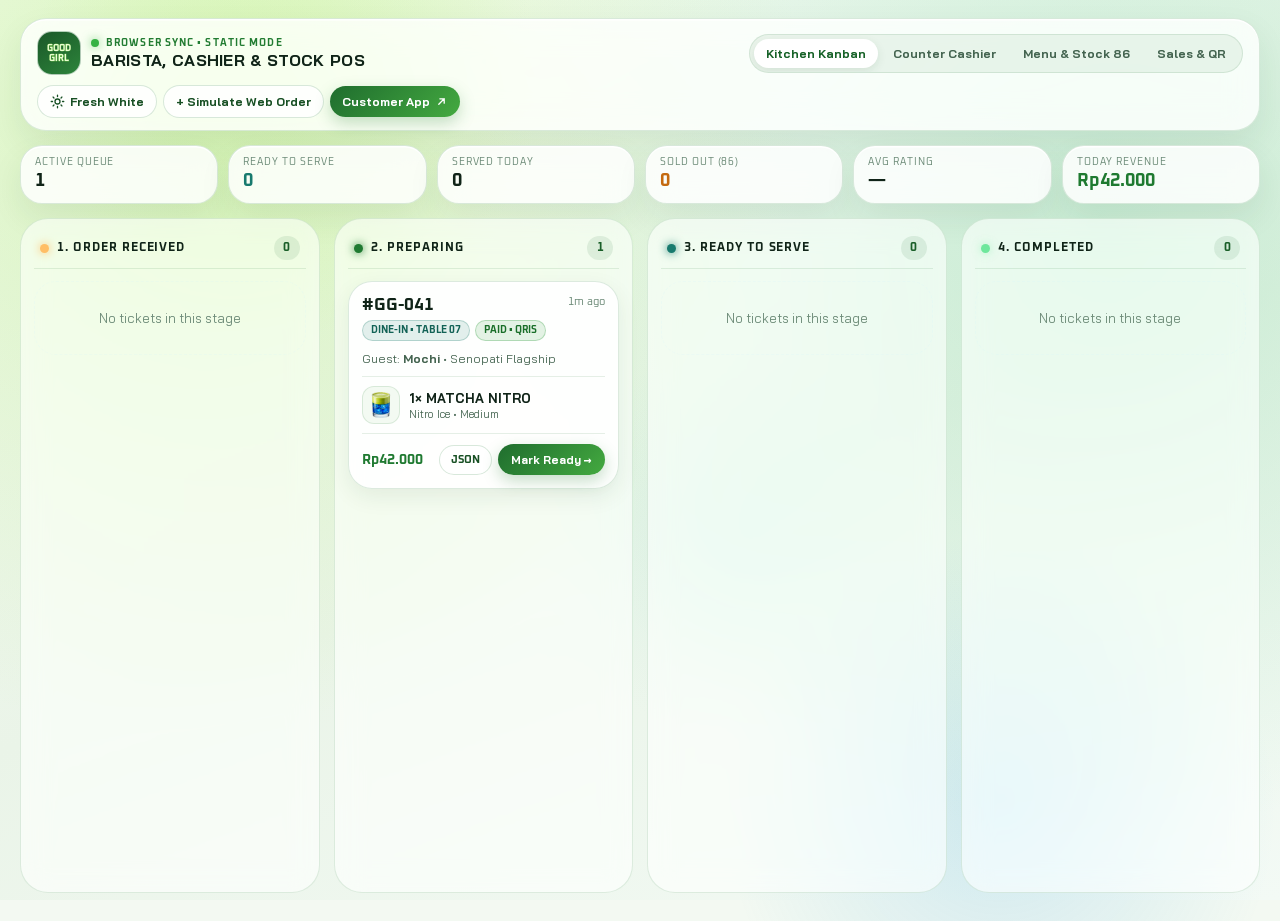
==== commit 23a9051f: "perf: eliminate 99% GPU blur/infinite-animation compositor load while keeping Liquid Glass UI" ====
--- a/pos.html
+++ b/pos.html
@@ -7,7 +7,7 @@
   <link rel="preconnect" href="https://fonts.googleapis.com" />
   <link rel="preconnect" href="https://fonts.gstatic.com" crossorigin />
   <link href="https://fonts.googleapis.com/css2?family=Bai+Jamjuree:wght@400;500;600;700&family=Oxanium:wght@500;600;700&display=swap" rel="stylesheet" />
-  <link rel="stylesheet" href="pos.css?v=3.0" />
+  <link rel="stylesheet" href="pos.css?v=3.2" />
 </head>
 <body>
   <div class="pos-bg" aria-hidden="true">
--- a/pos.css
+++ b/pos.css
@@ -67,13 +67,13 @@
 .pos-orb {
   position: absolute;
   border-radius: 50%;
-  filter: blur(90px);
-  opacity: 0.42;
-}
-
-.pos-orb-1 { width: 380px; height: 380px; top: -110px; left: 8%; background: rgba(168, 240, 62, 0.22); }
-.pos-orb-2 { width: 420px; height: 420px; bottom: -120px; right: 6%; background: rgba(34, 156, 224, 0.28); }
-.pos-orb-3 { width: 280px; height: 280px; top: 44%; left: 48%; background: rgba(82, 218, 200, 0.14); }
+  opacity: 0.6;
+  pointer-events: none;
+}
+
+.pos-orb-1 { width: 520px; height: 520px; top: -180px; left: 2%; background: radial-gradient(circle, rgba(168, 240, 62, 0.22) 0%, transparent 70%); }
+.pos-orb-2 { width: 560px; height: 560px; bottom: -190px; right: 0%; background: radial-gradient(circle, rgba(34, 156, 224, 0.28) 0%, transparent 70%); }
+.pos-orb-3 { width: 400px; height: 400px; top: 38%; left: 42%; background: radial-gradient(circle, rgba(82, 218, 200, 0.14) 0%, transparent 70%); }
 
 .pos-app {
   position: relative;
@@ -96,9 +96,9 @@
   gap: 10px;
   padding: 12px 16px;
   border-radius: 26px;
-  background: rgba(7, 20, 30, 0.66);
-  backdrop-filter: blur(32px) saturate(185%);
-  -webkit-backdrop-filter: blur(32px) saturate(185%);
+  background: rgba(7, 20, 30, 0.76);
+  backdrop-filter: blur(16px) saturate(160%);
+  -webkit-backdrop-filter: blur(16px) saturate(160%);
   border: 1px solid rgba(202, 242, 255, 0.18);
   box-shadow: inset 0 1px 0 rgba(255, 255, 255, 0.22), 0 16px 38px rgba(0, 0, 0, 0.36);
 }
@@ -138,8 +138,7 @@
   height: 8px;
   border-radius: 50%;
   background: var(--lime);
-  box-shadow: 0 0 10px var(--lime);
-  animation: pulse 2s infinite;
+  box-shadow: 0 0 8px var(--lime);
 }
 .live-dot.is-fallback { background: var(--amber); box-shadow: 0 0 10px var(--amber); }
 
@@ -238,7 +237,7 @@
   padding: 10px 14px;
   border-radius: 22px;
   background: rgba(7, 20, 30, 0.56);
-  backdrop-filter: blur(24px);
+  backdrop-filter: blur(14px);
   border: 1px solid rgba(208, 242, 255, 0.14);
   display: flex;
   flex-direction: column;
@@ -286,7 +285,7 @@
   padding: 13px;
   border-radius: 28px;
   background: rgba(6, 18, 28, 0.52);
-  backdrop-filter: blur(28px) saturate(170%);
+  backdrop-filter: blur(14px) saturate(150%);
   border: 1px solid rgba(200, 238, 255, 0.14);
   display: flex;
   flex-direction: column;
@@ -533,7 +532,7 @@
   padding: 16px;
   border-radius: 28px;
   background: rgba(7, 20, 30, 0.68);
-  backdrop-filter: blur(28px);
+  backdrop-filter: blur(14px);
   border: 1px solid rgba(208, 242, 255, 0.18);
   display: flex;
   flex-direction: column;
@@ -677,7 +676,7 @@
   padding: 18px;
   border-radius: 28px;
   background: rgba(7, 20, 30, 0.64);
-  backdrop-filter: blur(28px);
+  backdrop-filter: blur(14px);
   border: 1px solid rgba(208, 242, 255, 0.16);
   display: flex;
   flex-direction: column;
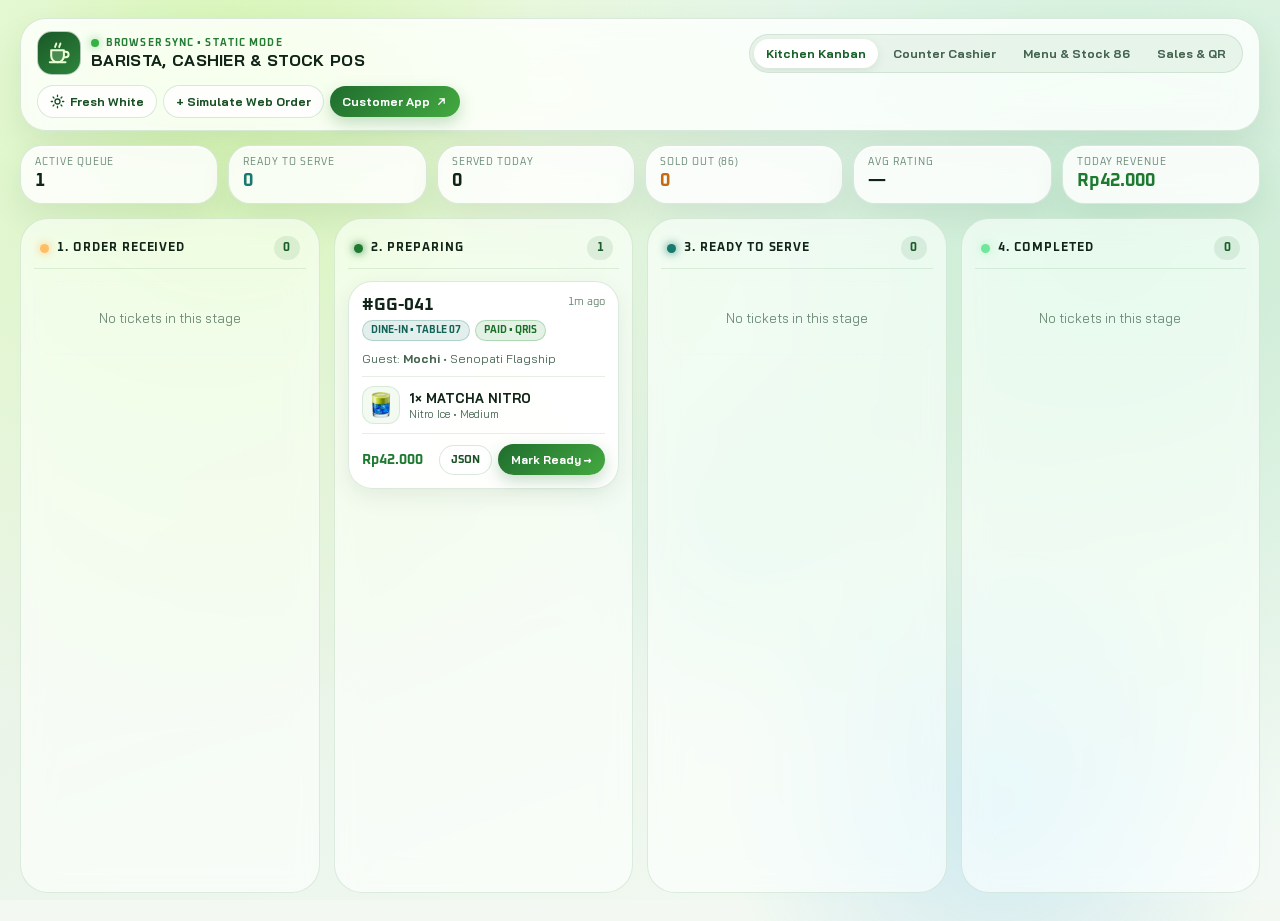
==== commit e8be7002: "feat: KOTA Coffee icon rebrand, Home layout reorder, dual-tone rounded cards, single-frame Detail sh" ====
--- a/pos.html
+++ b/pos.html
@@ -3,11 +3,11 @@
 <head>
   <meta charset="UTF-8" />
   <meta name="viewport" content="width=device-width, initial-scale=1.0" />
-  <title>GOOD GIRL — Full Barista POS, Cashier &amp; Stock Terminal</title>
+  <title>KOTA COFFEE — Full Barista POS, Cashier &amp; Stock Terminal</title>
   <link rel="preconnect" href="https://fonts.googleapis.com" />
   <link rel="preconnect" href="https://fonts.gstatic.com" crossorigin />
   <link href="https://fonts.googleapis.com/css2?family=Bai+Jamjuree:wght@400;500;600;700&family=Oxanium:wght@500;600;700&display=swap" rel="stylesheet" />
-  <link rel="stylesheet" href="pos.css?v=3.2" />
+  <link rel="stylesheet" href="pos.css?v=3.3" />
 </head>
 <body>
   <div class="pos-bg" aria-hidden="true">
@@ -20,16 +20,18 @@
     <!-- Top Liquid-Glass Header -->
     <header class="pos-header">
       <div class="pos-brand-group">
-        <div class="pos-brand-badge" aria-label="GOOD GIRL Logo">
-          <svg viewBox="0 0 56 56" class="gg-svg" aria-hidden="true">
-            <text x="28" y="25" text-anchor="middle" class="gg-text">GOOD</text>
-            <text x="28" y="42" text-anchor="middle" class="gg-text">GIRL</text>
+        <div class="pos-brand-badge" aria-label="KOTA Coffee Logo">
+          <svg viewBox="0 0 24 24" class="gg-svg" aria-hidden="true" style="color:#9cf0ff;">
+            <path d="M5 9.5h11.5v5.2a5.8 5.8 0 0 1-5.8 5.8h-.1A5.8 5.8 0 0 1 4.8 14.7V9.5Z" fill="currentColor" fill-opacity="0.2" stroke="currentColor" stroke-width="1.85" stroke-linejoin="round" />
+            <path d="M16.5 10.8h1.8a2.5 2.5 0 0 1 0 5h-2" fill="none" stroke="currentColor" stroke-width="1.85" stroke-linecap="round" />
+            <path d="M8.4 6.4c0-1.3 1.1-1.9 1.1-3.2M12.2 6.4c0-1.3 1.1-1.9 1.1-3.2" fill="none" stroke="currentColor" stroke-width="1.75" stroke-linecap="round" />
+            <path d="M3.5 20.5h14.5" fill="none" stroke="currentColor" stroke-width="1.85" stroke-linecap="round" />
           </svg>
         </div>
         <div>
           <div class="pos-kicker-row">
             <span class="live-dot" id="posConnDot"></span>
-            <span class="pos-kicker" id="posConnText">LIVE POS • CHECKING SYNC...</span>
+            <span class="pos-kicker" id="posConnText">KOTA COFFEE POS • CHECKING SYNC...</span>
           </div>
           <h1 class="pos-title">BARISTA, CASHIER &amp; STOCK POS</h1>
         </div>
@@ -250,8 +252,8 @@
 
   <div class="pos-toast" id="posToast" role="status" aria-live="polite"></div>
 
-  <script src="menu-data.js?v=3.0"></script>
-  <script src="pos-bridge.js?v=3.0"></script>
-  <script src="pos.js?v=3.0" defer></script>
+  <script src="menu-data.js?v=3.3"></script>
+  <script src="pos-bridge.js?v=3.3"></script>
+  <script src="pos.js?v=3.3" defer></script>
 </body>
 </html>
--- a/pos.css
+++ b/pos.css
@@ -121,7 +121,7 @@
   flex-shrink: 0;
 }
 
-.gg-svg { width: 84%; height: 84%; }
+.gg-svg { width: 62%; height: 62%; color: #9cf0ff; }
 .gg-text {
   font-family: var(--font-display);
   font-size: 14.2px;
@@ -819,7 +819,7 @@
   background: linear-gradient(145deg, #1a5828 0%, #2d843b 100%);
   border-color: rgba(255, 255, 255, 0.65);
 }
-html[data-theme="light"] .gg-text { fill: #ebffd4; stroke: #9be858; }
+html[data-theme="light"] .gg-svg { color: #ebffd4 !important; }
 html[data-theme="light"] .pos-kicker { color: #227c32; }
 html[data-theme="light"] .live-dot { background: #36b244; box-shadow: 0 0 10px rgba(54, 178, 68, 0.65); }
 
